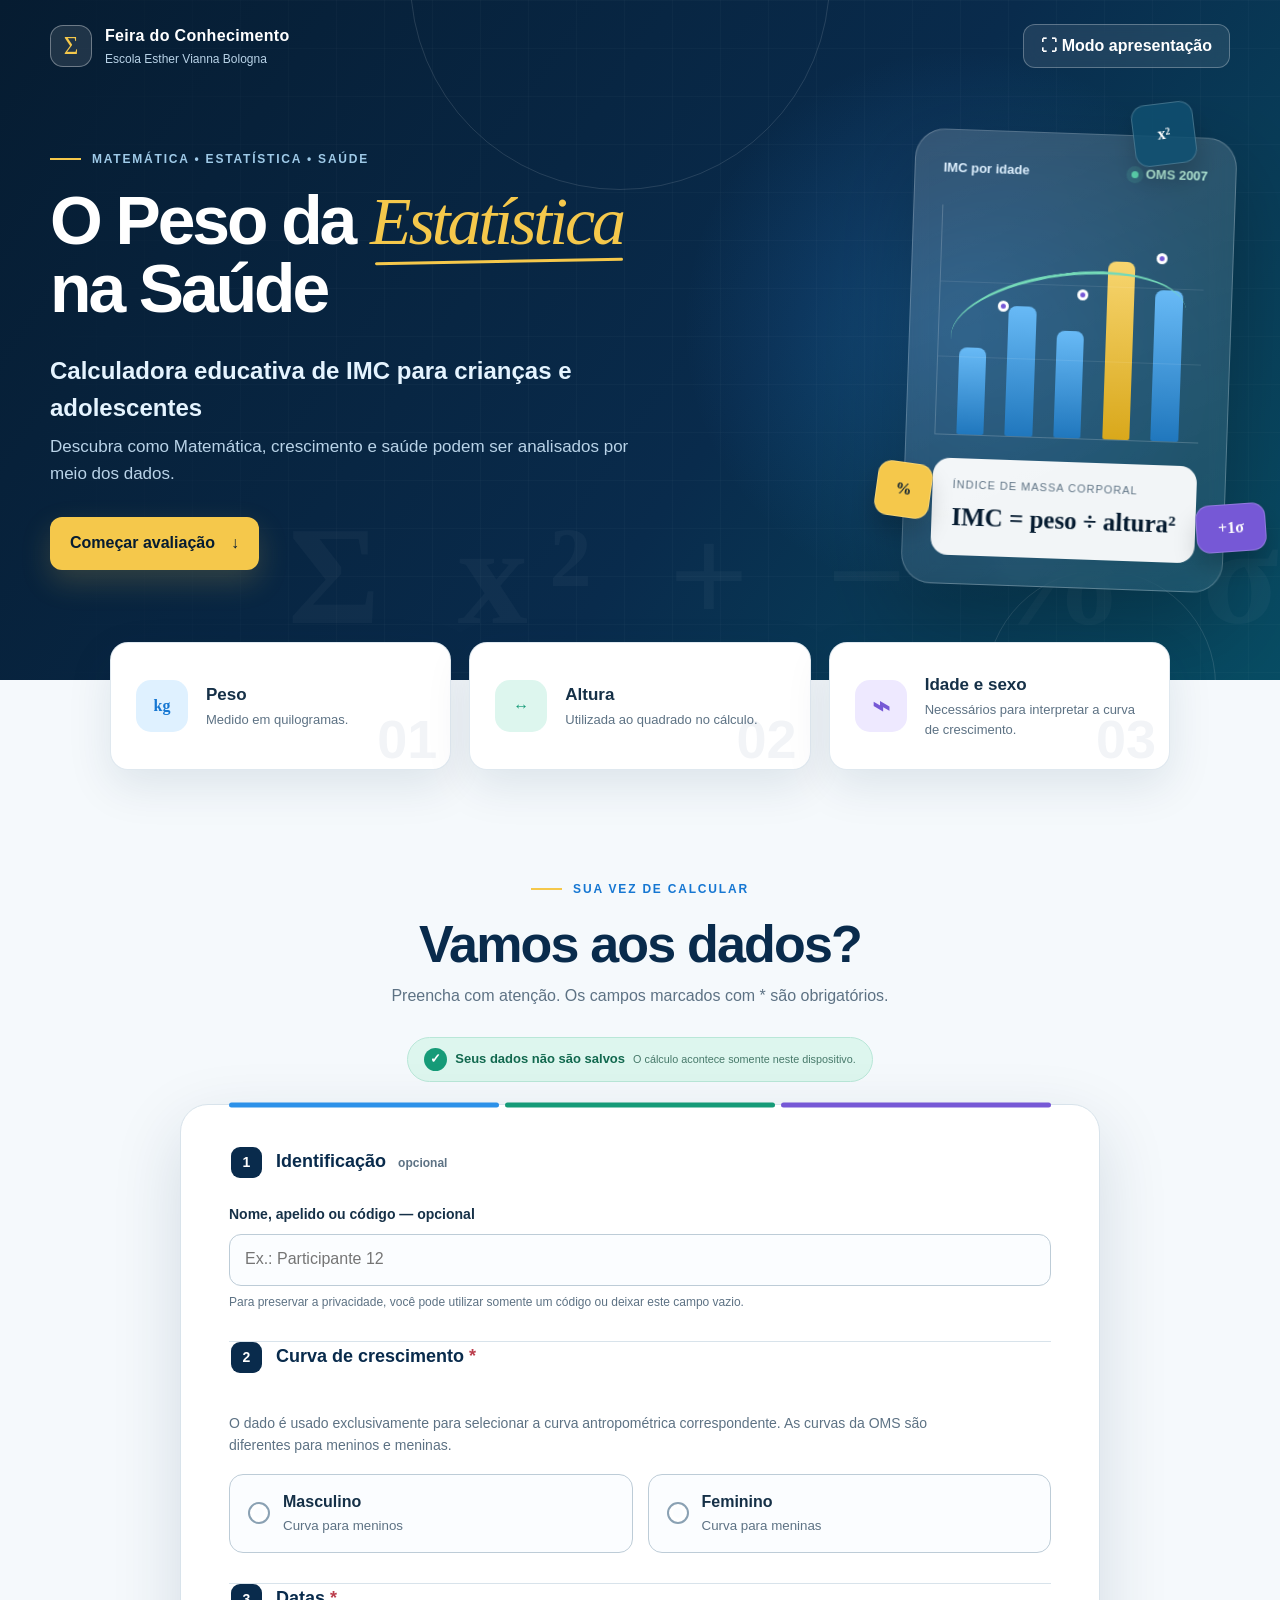
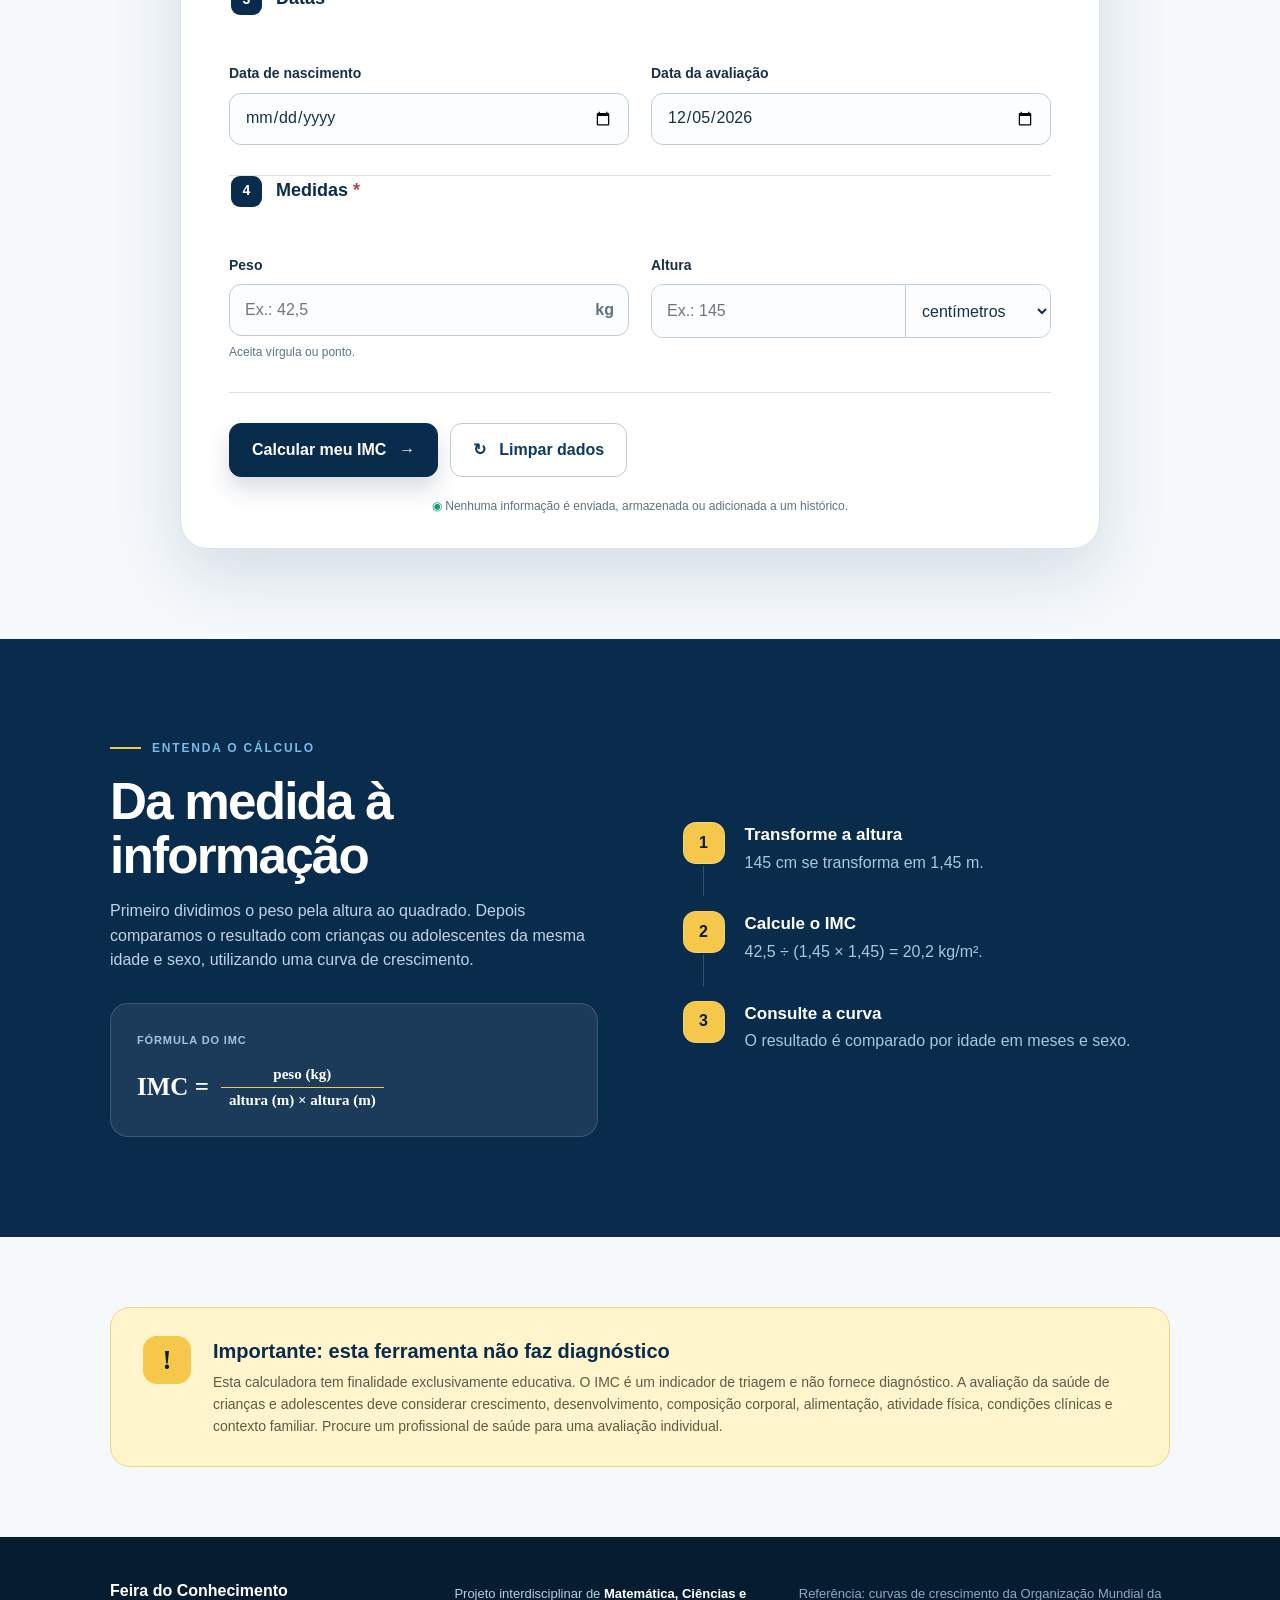
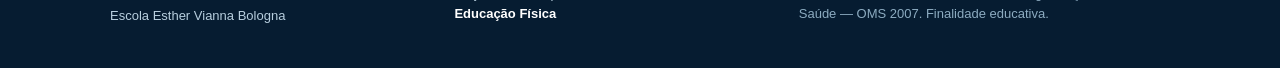
==== index-unico.html @ cafe8d18 "Publica calculadora educativa de IMC" ====
<!doctype html>
<html lang="pt-BR">
<head>
  <meta charset="utf-8">
  <meta name="viewport" content="width=device-width, initial-scale=1">
  <meta name="theme-color" content="#092b4c">
  <meta name="description" content="Calculadora educativa de IMC por idade e sexo para crianças e adolescentes, baseada nas curvas da OMS.">
  <title>O Peso da Estatística na Saúde — versão offline</title>
  <style>
:root {
  --navy-950: #061c31;
  --navy-900: #092b4c;
  --navy-800: #0b3a62;
  --blue-600: #1677d2;
  --blue-500: #2c91e9;
  --blue-100: #dff1ff;
  --green-600: #169b78;
  --green-100: #ddf6ee;
  --yellow-400: #f5c84b;
  --yellow-100: #fff4cb;
  --purple-500: #7658d6;
  --ink: #153047;
  --muted: #5d7284;
  --line: #d8e3eb;
  --surface: #f5f9fc;
  --white: #fff;
  --danger: #bc3e4d;
  --shadow: 0 24px 70px rgba(7, 43, 76, .14);
  --radius-lg: 28px;
  --radius-md: 18px;
  --focus: 0 0 0 4px rgba(44, 145, 233, .28);
}

* { box-sizing: border-box; }
html { scroll-behavior: smooth; }
body { margin: 0; min-width: 320px; color: var(--ink); background: var(--surface); font-family: Inter, Aptos, "Segoe UI", Arial, sans-serif; line-height: 1.55; }
button, input, select { font: inherit; }
button, a { -webkit-tap-highlight-color: transparent; }
button { cursor: pointer; }
a { color: inherit; }
.sr-only { position: absolute; width: 1px; height: 1px; padding: 0; margin: -1px; overflow: hidden; clip: rect(0,0,0,0); white-space: nowrap; border: 0; }
.skip-link { position: fixed; top: 10px; left: 10px; z-index: 1000; padding: 12px 18px; border-radius: 10px; color: var(--white); background: var(--navy-950); transform: translateY(-150%); }
.skip-link:focus { transform: translateY(0); }
:focus-visible { outline: none; box-shadow: var(--focus); }

.site-header { position: absolute; z-index: 20; width: 100%; color: var(--white); }
.header-inner { width: min(1180px, calc(100% - 40px)); min-height: 92px; margin: auto; display: flex; align-items: center; justify-content: space-between; gap: 20px; }
.brand { display: inline-flex; gap: 13px; align-items: center; text-decoration: none; }
.brand-mark { width: 42px; height: 42px; display: grid; place-items: center; border: 1px solid rgba(255,255,255,.35); border-radius: 13px; color: var(--yellow-400); background: rgba(255,255,255,.1); font-family: Georgia, serif; font-size: 25px; }
.brand strong, .brand small { display: block; }
.brand strong { font-size: 16px; letter-spacing: .02em; }
.brand small { margin-top: 1px; color: #b9d3e8; font-size: 12px; }
.presentation-button { min-height: 44px; padding: 0 17px; border: 1px solid rgba(255,255,255,.28); border-radius: 12px; color: var(--white); background: rgba(255,255,255,.09); backdrop-filter: blur(8px); font-weight: 700; }
.presentation-button:hover { background: rgba(255,255,255,.17); }

.hero { position: relative; overflow: hidden; min-height: 680px; color: var(--white); background: radial-gradient(circle at 75% 48%, rgba(44,145,233,.28), transparent 27%), linear-gradient(125deg, var(--navy-950), var(--navy-900) 58%, #074c63); }
.hero::before { content: ""; position: absolute; inset: 0; opacity: .13; background-image: linear-gradient(rgba(255,255,255,.18) 1px, transparent 1px), linear-gradient(90deg, rgba(255,255,255,.18) 1px, transparent 1px); background-size: 48px 48px; mask-image: linear-gradient(90deg, transparent, #000 30%, #000); }
.hero::after { content: "Σ  x²  +  −  %  σ"; position: absolute; right: -20px; bottom: -5px; color: rgba(255,255,255,.035); font-family: Georgia, serif; font-weight: 700; font-size: clamp(70px, 11vw, 160px); letter-spacing: .15em; white-space: nowrap; }
.hero-shape { position: absolute; border: 1px solid rgba(255,255,255,.12); border-radius: 50%; }
.hero-shape-one { width: 420px; height: 420px; top: -230px; left: 32%; }
.hero-shape-two { width: 230px; height: 230px; right: 5%; bottom: -120px; }
.hero-inner { position: relative; z-index: 2; width: min(1180px, calc(100% - 40px)); min-height: 680px; margin: auto; padding: 130px 0 90px; display: grid; grid-template-columns: 1.05fr .95fr; align-items: center; gap: 76px; }
.eyebrow { margin: 0 0 18px; display: flex; align-items: center; gap: 11px; color: #9fcae8; text-transform: uppercase; letter-spacing: .15em; font-size: 12px; font-weight: 800; }
.eyebrow span { width: 31px; height: 2px; background: var(--yellow-400); }
.eyebrow.dark { color: var(--blue-600); }
.hero h1 { max-width: 720px; margin: 0; font-size: clamp(46px, 5.3vw, 76px); line-height: .99; letter-spacing: -.045em; }
.hero h1 em { position: relative; color: var(--yellow-400); font-family: Georgia, "Times New Roman", serif; font-weight: 500; }
.hero h1 em::after { content: ""; position: absolute; left: 2%; right: 0; bottom: -4px; height: 3px; border-radius: 5px; background: var(--yellow-400); transform: rotate(-1deg); }
.hero-subtitle { margin: 30px 0 8px; color: #e5f4ff; font-size: clamp(19px, 2vw, 24px); font-weight: 700; }
.hero-description { max-width: 590px; margin: 0; color: #b9d3e8; font-size: 17px; }
.hero-cta { width: fit-content; margin-top: 30px; padding: 14px 20px; display: inline-flex; align-items: center; gap: 16px; border-radius: 12px; color: var(--navy-950); background: var(--yellow-400); text-decoration: none; font-weight: 800; box-shadow: 0 12px 30px rgba(245,200,75,.18); }
.hero-cta:hover { transform: translateY(-2px); }

.hero-visual { position: relative; max-width: 500px; margin-left: auto; }
.visual-card { position: relative; padding: 28px; border: 1px solid rgba(255,255,255,.22); border-radius: 30px; background: linear-gradient(155deg, rgba(255,255,255,.16), rgba(255,255,255,.07)); box-shadow: 0 30px 90px rgba(0,0,0,.25); backdrop-filter: blur(12px); transform: rotate(2deg); }
.visual-topline { display: flex; justify-content: space-between; gap: 16px; color: #dff1ff; font-size: 13px; font-weight: 800; }
.live-dot { color: #b8f0dc; }
.live-dot::before { content: ""; width: 7px; height: 7px; display: inline-block; margin-right: 7px; border-radius: 50%; background: #5bd2ad; box-shadow: 0 0 0 5px rgba(91,210,173,.15); }
.chart { position: relative; height: 230px; margin: 27px 0 23px; padding: 0 18px; display: flex; align-items: flex-end; justify-content: space-around; gap: 16px; border-left: 1px solid rgba(255,255,255,.19); border-bottom: 1px solid rgba(255,255,255,.19); }
.chart::before, .chart::after { content: ""; position: absolute; left: 0; right: 0; height: 1px; background: rgba(255,255,255,.09); }
.chart::before { top: 33%; } .chart::after { top: 66%; }
.chart > span { width: 12%; height: var(--h); border-radius: 8px 8px 2px 2px; background: linear-gradient(#68baf6, #2077bd); }
.chart > span:nth-of-type(4) { background: linear-gradient(#f7d56f, #d9a81b); }
.chart-curve { position: absolute; left: 4%; top: 28%; width: 90%; height: 45%; border-top: 3px solid #74d9b8; border-radius: 50%; transform: rotate(-9deg); }
.plot-dot { position: absolute; width: 11px; height: 11px; border: 3px solid var(--white); border-radius: 50%; background: var(--purple-500); }
.dot-one { left: 22%; top: 41%; } .dot-two { left: 52%; top: 35%; } .dot-three { right: 14%; top: 18%; }
.visual-formula { padding: 18px 20px; border-radius: 17px; color: var(--navy-950); background: rgba(255,255,255,.94); }
.visual-formula small, .visual-formula strong { display: block; }
.visual-formula small { color: var(--muted); font-size: 11px; text-transform: uppercase; letter-spacing: .09em; }
.visual-formula strong { margin-top: 5px; font-family: Georgia, serif; font-size: 25px; }
.floating-symbol { position: absolute; display: grid; place-items: center; border: 1px solid rgba(255,255,255,.2); border-radius: 14px; color: var(--white); background: rgba(15,79,112,.85); box-shadow: 0 15px 25px rgba(0,0,0,.18); font-family: Georgia, serif; font-weight: 800; }
.symbol-one { width: 62px; height: 62px; top: -30px; right: 35px; transform: rotate(-7deg); }
.symbol-two { width: 55px; height: 55px; left: -32px; bottom: 70px; color: var(--navy-950); background: var(--yellow-400); transform: rotate(8deg); }
.symbol-three { width: 70px; height: 48px; right: -36px; bottom: 35px; background: var(--purple-500); transform: rotate(-4deg); }

.education-strip { position: relative; z-index: 4; margin-top: -38px; }
.education-grid { width: min(1060px, calc(100% - 40px)); margin: auto; display: grid; grid-template-columns: repeat(3, 1fr); gap: 18px; }
.education-card { position: relative; min-height: 128px; padding: 25px; display: flex; align-items: center; gap: 18px; overflow: hidden; border: 1px solid rgba(216,227,235,.8); border-radius: var(--radius-md); background: var(--white); box-shadow: 0 16px 45px rgba(8,49,78,.1); }
.education-icon { flex: 0 0 52px; height: 52px; display: grid; place-items: center; border-radius: 15px; color: var(--blue-600); background: var(--blue-100); font-family: Georgia, serif; font-weight: 800; }
.education-card:nth-child(2) .education-icon { color: var(--green-600); background: var(--green-100); }
.education-card:nth-child(3) .education-icon { color: var(--purple-500); background: #eee9ff; font-size: 30px; }
.education-card h2 { margin: 0; font-size: 17px; }
.education-card p { margin: 2px 0 0; color: var(--muted); font-size: 13px; }
.step-number { position: absolute; right: 13px; bottom: -13px; color: rgba(12,63,101,.055); font-size: 54px; font-weight: 900; }

.calculator-section { width: min(920px, calc(100% - 40px)); margin: auto; padding: 110px 0 90px; }
.section-heading { max-width: 650px; margin: 0 auto 28px; text-align: center; }
.section-heading .eyebrow { justify-content: center; }
.section-heading h2 { margin: 0; color: var(--navy-900); font-size: clamp(36px, 5vw, 52px); line-height: 1.05; letter-spacing: -.035em; }
.section-heading > p:last-child { margin: 13px 0 0; color: var(--muted); }
.privacy-badge { width: fit-content; margin: 0 auto 22px; padding: 10px 16px; display: flex; align-items: center; gap: 8px; border: 1px solid #b9e7d8; border-radius: 99px; color: #12694f; background: var(--green-100); font-size: 13px; }
.privacy-badge > span { width: 23px; height: 23px; display: grid; place-items: center; border-radius: 50%; color: var(--white); background: var(--green-600); font-weight: 900; }
.privacy-badge small { color: #47796a; }
.calculator-card { position: relative; padding: 42px 48px 32px; border: 1px solid var(--line); border-radius: var(--radius-lg); background: var(--white); box-shadow: var(--shadow); }
.form-progress { position: absolute; left: 48px; right: 48px; top: 0; display: flex; gap: 6px; transform: translateY(-50%); }
.form-progress span { height: 5px; flex: 1; border-radius: 20px; background: var(--blue-500); }
.form-progress span:nth-child(2) { background: var(--green-600); }
.form-progress span:nth-child(3) { background: var(--purple-500); }
.global-error { margin: 0 0 24px; padding: 15px 17px; border-left: 4px solid var(--danger); border-radius: 10px; color: #7c2230; background: #fff0f2; font-weight: 700; }
.form-block { margin: 0; padding: 30px 0; border: 0; border-bottom: 1px solid var(--line); }
.form-block:first-of-type { padding-top: 8px; }
.form-block legend { width: 100%; margin-bottom: 18px; color: var(--navy-900); font-size: 18px; font-weight: 850; }
.form-block legend > span { width: 31px; height: 31px; margin-right: 9px; display: inline-grid; place-items: center; border-radius: 9px; color: var(--white); background: var(--navy-900); font-size: 14px; }
.form-block legend small { margin-left: 7px; color: var(--muted); font-size: 12px; font-weight: 600; }
.form-block legend abbr { color: var(--danger); text-decoration: none; }
.fieldset-explanation { max-width: 720px; margin: -8px 0 17px; color: var(--muted); font-size: 14px; }
.form-grid { display: grid; grid-template-columns: 1fr 1fr; gap: 22px; }
.field label { display: block; margin-bottom: 8px; color: var(--ink); font-size: 14px; font-weight: 800; }
.field input, .field select, .height-input-row { width: 100%; min-height: 52px; border: 1px solid #bdccd7; border-radius: 12px; color: var(--ink); background: #fbfdff; }
.field input { padding: 0 15px; }
.field input:hover, .field select:hover, .height-input-row:hover { border-color: #7798b0; }
.field input:focus, .field select:focus { border-color: var(--blue-500); background: var(--white); box-shadow: var(--focus); outline: none; }
.field [aria-invalid="true"] { border-color: var(--danger); background: #fff9fa; }
.field-hint { margin: 7px 0 0; color: var(--muted); font-size: 12px; }
.field-error { min-height: 0; margin: 6px 0 0; color: var(--danger); font-size: 12px; font-weight: 700; }
.field-error:empty { display: none; }
.sex-options { display: grid; grid-template-columns: 1fr 1fr; gap: 15px; }
.choice-card { position: relative; min-height: 76px; padding: 15px 18px; display: flex; align-items: center; gap: 13px; border: 1px solid #bdccd7; border-radius: 14px; background: #fbfdff; cursor: pointer; }
.choice-card:hover { border-color: var(--blue-500); background: #f5fbff; }
.choice-card input { position: absolute; opacity: 0; pointer-events: none; }
.choice-dot { width: 22px; height: 22px; flex: 0 0 22px; border: 2px solid #8aa1b3; border-radius: 50%; box-shadow: inset 0 0 0 4px var(--white); }
.choice-card:has(input:checked) { border-color: var(--blue-500); background: var(--blue-100); box-shadow: 0 0 0 2px rgba(44,145,233,.13); }
.choice-card:has(input:focus-visible) { box-shadow: var(--focus); }
.choice-card input:checked + .choice-dot { border-color: var(--blue-500); background: var(--blue-500); }
.choice-card strong, .choice-card small { display: block; }
.choice-card small { margin-top: 2px; color: var(--muted); }
.input-with-unit { position: relative; }
.input-with-unit input { padding-right: 54px; }
.input-with-unit > span { position: absolute; right: 15px; top: 50%; color: var(--muted); font-weight: 800; transform: translateY(-50%); }
.height-input-row { display: grid; grid-template-columns: 1fr 145px; overflow: hidden; }
.height-input-row input, .height-input-row select { min-width: 0; border: 0; border-radius: 0; }
.height-input-row select { padding: 0 12px; border-left: 1px solid #bdccd7; }
.form-actions { padding-top: 30px; display: flex; gap: 12px; }
.primary-button, .secondary-button { min-height: 54px; padding: 0 22px; display: inline-flex; align-items: center; justify-content: center; gap: 13px; border-radius: 12px; font-weight: 850; }
.primary-button { border: 1px solid var(--navy-900); color: var(--white); background: var(--navy-900); box-shadow: 0 12px 23px rgba(9,43,76,.16); }
.primary-button:hover { background: var(--blue-600); border-color: var(--blue-600); transform: translateY(-1px); }
.secondary-button { border: 1px solid #bdccd7; color: var(--navy-800); background: var(--white); }
.secondary-button:hover { border-color: var(--navy-800); background: var(--surface); }
.form-privacy { margin: 20px 0 0; color: var(--muted); text-align: center; font-size: 12px; }
.form-privacy span { color: var(--green-600); }

.result-section { padding: 20px 20px 100px; }
.result-section[hidden] { display: none; }
.result-card { width: min(1050px, 100%); margin: auto; padding: 45px; border-radius: var(--radius-lg); color: var(--ink); background: var(--white); box-shadow: var(--shadow); animation: result-in .5s ease both; }
@keyframes result-in { from { opacity: 0; transform: translateY(20px); } to { opacity: 1; transform: none; } }
.result-heading { padding: 0 0 30px; display: flex; align-items: center; justify-content: space-between; gap: 30px; border-bottom: 1px solid var(--line); }
.result-eyebrow { margin-bottom: 10px; color: var(--green-600); }
.result-heading h2 { margin: 0; color: var(--navy-900); font-size: 38px; line-height: 1; }
.result-heading p:last-child { margin: 8px 0 0; color: var(--muted); }
.result-bmi { min-width: 185px; padding: 17px 20px; border-radius: 18px; text-align: right; color: var(--white); background: linear-gradient(135deg, var(--blue-600), var(--navy-800)); }
.result-bmi small, .result-bmi strong { display: block; }
.result-bmi small { color: #cfe9fa; font-size: 12px; }
.result-bmi strong { display: inline; font-size: 42px; line-height: 1.12; }
.result-bmi span { margin-left: 3px; font-size: 12px; }
.result-summary { padding: 28px 0; display: grid; grid-template-columns: repeat(4, 1fr); gap: 12px; }
.result-summary > div { min-height: 96px; padding: 15px; border: 1px solid var(--line); border-radius: 14px; background: #fbfdff; }
.result-summary span, .result-summary small, .result-summary strong { display: block; }
.result-summary span { color: var(--muted); font-size: 11px; text-transform: uppercase; letter-spacing: .08em; }
.result-summary strong { margin: 4px 0 1px; color: var(--navy-900); font-size: 19px; }
.result-summary small { color: var(--muted); font-size: 11px; }
.classification-panel { padding: 24px; display: flex; gap: 18px; align-items: flex-start; border: 1px solid #a8e0ce; border-radius: 18px; background: var(--green-100); }
.classification-icon { width: 49px; height: 49px; flex: 0 0 49px; display: grid; place-items: center; border-radius: 14px; color: var(--white); background: var(--green-600); font-size: 27px; }
.classification-panel small { color: #347360; text-transform: uppercase; letter-spacing: .06em; font-weight: 800; }
.classification-panel h3 { margin: 2px 0 5px; color: #0c6249; font-size: 25px; }
.classification-panel p { margin: 0; color: #315e51; }
.z-chart { margin-top: 25px; padding: 26px; border: 1px solid var(--line); border-radius: 18px; }
.chart-heading { display: flex; justify-content: space-between; gap: 20px; }
.chart-heading h3 { margin: 0; color: var(--navy-900); font-size: 20px; }
.chart-heading p { margin: 2px 0 0; color: var(--muted); font-size: 13px; }
.chart-heading > span { height: fit-content; padding: 7px 12px; border-radius: 99px; color: var(--white); background: var(--purple-500); font-weight: 800; font-size: 13px; }
.z-scale-scroll { margin-top: 58px; padding: 0 2px 30px; overflow-x: auto; }
.z-scale-scroll:focus-visible { border-radius: 10px; box-shadow: var(--focus); }
.z-scale { position: relative; min-width: 650px; }
.z-bands { height: 64px; display: grid; grid-template-columns: 1fr 1fr 3fr 1fr 1fr 1fr; overflow: hidden; border-radius: 11px; }
.band { padding: 8px 5px; display: grid; place-items: center; color: #183449; text-align: center; font-size: 10px; line-height: 1.15; font-weight: 850; }
.severe-thin { background: #dbe9f3; } .thin { background: #bfe1f5; } .adequate { background: #bcebdc; } .overweight { background: #fff0a9; } .obesity { background: #ffd0a6; } .severe-obesity { background: #efb5bf; }
.z-marker { position: absolute; z-index: 2; top: -43px; left: 50%; transform: translateX(-50%); transition: left .65s cubic-bezier(.2,.8,.2,1); }
.z-marker span { padding: 6px 9px; display: block; border-radius: 7px; color: var(--white); background: var(--navy-900); white-space: nowrap; font-size: 10px; font-weight: 800; }
.z-marker i { width: 3px; height: 86px; margin: auto; display: block; background: var(--navy-900); box-shadow: 0 0 0 2px rgba(255,255,255,.7); }
.z-ticks { position: relative; height: 22px; border-top: 1px solid #97aab8; }
.z-ticks span { position: absolute; top: 5px; color: var(--muted); font-size: 11px; font-weight: 800; transform: translateX(-50%); }
.z-ticks span::before { content: ""; position: absolute; top: -7px; left: 50%; width: 1px; height: 5px; background: #97aab8; }
.chart-note { margin: 6px 0 0; display: flex; gap: 8px; align-items: flex-start; color: var(--muted); font-size: 11px; }
.chart-note span { width: 18px; height: 18px; flex: 0 0 18px; display: grid; place-items: center; border-radius: 50%; color: var(--white); background: var(--blue-600); font-family: Georgia, serif; font-weight: 800; }
.result-guidance { margin-top: 25px; padding: 20px 22px; border-left: 4px solid var(--yellow-400); border-radius: 8px 14px 14px 8px; background: var(--yellow-100); }
.result-guidance strong { color: var(--navy-900); }
.result-guidance p { margin: 3px 0 0; color: #5d593e; }
.result-actions { margin-top: 26px; display: flex; gap: 12px; }

.how-section { padding: 100px 20px; color: var(--white); background: var(--navy-900); }
.how-inner { width: min(1060px, 100%); margin: auto; display: grid; grid-template-columns: 1fr 1fr; gap: 85px; align-items: center; }
.how-copy .eyebrow { color: #78bae8; }
.how-copy h2 { margin: 0; font-size: clamp(36px, 4vw, 54px); line-height: 1.05; letter-spacing: -.035em; }
.how-copy > p:last-of-type { color: #bed4e4; }
.formula-card { margin-top: 30px; padding: 23px 26px; border: 1px solid rgba(255,255,255,.15); border-radius: 18px; background: rgba(255,255,255,.08); }
.formula-card > span { color: #9fc5df; text-transform: uppercase; letter-spacing: .08em; font-size: 11px; font-weight: 800; }
.formula-card strong { margin-top: 10px; display: flex; align-items: center; gap: 12px; font-family: Georgia, serif; font-size: 25px; }
.fraction { display: inline-flex; flex-direction: column; text-align: center; }
.fraction i { padding: 1px 8px; font-style: normal; font-size: 15px; }
.fraction i:first-child { border-bottom: 1px solid var(--yellow-400); }
.calculation-steps { margin: 0; padding: 0; list-style: none; }
.calculation-steps li { position: relative; padding: 18px 0; display: flex; gap: 20px; }
.calculation-steps li:not(:last-child)::after { content: ""; position: absolute; left: 20px; top: 62px; bottom: -3px; width: 1px; background: rgba(255,255,255,.18); }
.calculation-steps li > span { width: 42px; height: 42px; flex: 0 0 42px; display: grid; place-items: center; border: 1px solid rgba(255,255,255,.2); border-radius: 13px; color: var(--navy-950); background: var(--yellow-400); font-weight: 900; }
.calculation-steps strong { font-size: 17px; }
.calculation-steps p { margin: 2px 0 0; color: #aac8dc; }

.notice-section { padding: 70px 20px; background: var(--surface); }
.notice-card { width: min(1060px, 100%); margin: auto; padding: 28px 32px; display: flex; align-items: flex-start; gap: 22px; border: 1px solid #ead888; border-radius: 20px; background: var(--yellow-100); }
.notice-icon { width: 48px; height: 48px; flex: 0 0 48px; display: grid; place-items: center; border-radius: 14px; color: var(--navy-950); background: var(--yellow-400); font-family: Georgia, serif; font-size: 27px; font-weight: 900; }
.notice-card h2 { margin: 0 0 5px; color: var(--navy-900); font-size: 20px; }
.notice-card p { margin: 0; color: #5e5b46; font-size: 14px; }
.site-footer { padding: 42px 20px; color: #b7cede; background: var(--navy-950); }
.footer-inner { width: min(1060px, 100%); margin: auto; display: grid; grid-template-columns: 1fr 1fr 1.2fr; gap: 35px; align-items: center; }
.footer-inner strong { color: var(--white); }
.footer-inner p { margin: 3px 0 0; font-size: 13px; }
.footer-reference { color: #8cabc0; }

@media (max-width: 900px) {
  .hero-inner { grid-template-columns: 1fr; gap: 65px; padding-top: 135px; }
  .hero { min-height: 980px; }
  .hero-visual { width: min(520px, 92%); margin: 0 auto; }
  .education-grid { grid-template-columns: 1fr; width: min(650px, calc(100% - 40px)); }
  .education-strip { margin-top: -55px; }
  .how-inner { grid-template-columns: 1fr; gap: 40px; }
  .footer-inner { grid-template-columns: 1fr; gap: 20px; }
}

@media (max-width: 680px) {
  .header-inner { width: min(100% - 28px, 1180px); min-height: 82px; }
  .brand strong { font-size: 13px; } .brand small { font-size: 10px; }
  .brand-mark { width: 37px; height: 37px; }
  .presentation-button { width: 43px; padding: 0; font-size: 0; }
  .presentation-button span { font-size: 20px; }
  .hero { min-height: 910px; }
  .hero-inner { width: min(100% - 30px, 1180px); min-height: auto; padding: 120px 0 85px; }
  .hero h1 { font-size: clamp(42px, 13vw, 59px); }
  .hero-description { font-size: 15px; }
  .visual-card { padding: 20px; }
  .chart { height: 190px; }
  .floating-symbol { display: none; }
  .education-grid, .calculator-section { width: min(100% - 28px, 920px); }
  .calculator-section { padding: 90px 0 70px; }
  .privacy-badge { border-radius: 16px; flex-wrap: wrap; justify-content: center; text-align: center; }
  .privacy-badge small { width: 100%; }
  .calculator-card { padding: 35px 20px 26px; border-radius: 20px; }
  .form-progress { left: 20px; right: 20px; }
  .form-grid, .sex-options { grid-template-columns: 1fr; }
  .height-input-row { grid-template-columns: 1fr 128px; }
  .form-actions, .result-actions { flex-direction: column; }
  .form-actions button, .result-actions button { width: 100%; }
  .result-section { padding-inline: 14px; }
  .result-card { padding: 27px 18px; border-radius: 20px; }
  .result-heading { align-items: stretch; flex-direction: column; }
  .result-bmi { text-align: left; }
  .result-summary { grid-template-columns: 1fr 1fr; }
  .classification-panel { padding: 18px; }
  .classification-icon { width: 40px; height: 40px; flex-basis: 40px; }
  .classification-panel h3 { font-size: 21px; }
  .z-chart { padding: 20px 14px; }
  .chart-heading { flex-direction: column; }
  .chart-heading > span { width: fit-content; }
  .notice-card { padding: 22px; }
}

@media (max-width: 420px) {
  .brand small { max-width: 165px; white-space: nowrap; overflow: hidden; text-overflow: ellipsis; }
  .hero-subtitle { font-size: 18px; }
  .education-card { padding: 20px; }
  .result-summary { grid-template-columns: 1fr; }
  .notice-card { flex-direction: column; }
}

@media (prefers-reduced-motion: reduce) {
  *, *::before, *::after { scroll-behavior: auto !important; animation-duration: .01ms !important; animation-iteration-count: 1 !important; transition-duration: .01ms !important; }
}

@media print {
  .site-header, .hero, .education-strip, .calculator-section, .how-section, .notice-section, .site-footer, .result-actions { display: none !important; }
  .result-section { display: block !important; padding: 0; }
  .result-card { box-shadow: none; }
}

</style>
</head>
<body>
  <a class="skip-link" href="#calculadora">Ir para a calculadora</a>

  <header class="site-header">
    <div class="header-inner">
      <a class="brand" href="#inicio" aria-label="Voltar ao início">
        <span class="brand-mark" aria-hidden="true">Σ</span>
        <span><strong>Feira do Conhecimento</strong><small>Escola Esther Vianna Bologna</small></span>
      </a>
      <button class="presentation-button" id="presentationButton" type="button" aria-label="Ativar modo apresentação em tela cheia">
        <span aria-hidden="true">⛶</span> Modo apresentação
      </button>
    </div>
  </header>

  <main id="inicio">
    <section class="hero" aria-labelledby="hero-title">
      <div class="hero-shape hero-shape-one" aria-hidden="true"></div>
      <div class="hero-shape hero-shape-two" aria-hidden="true"></div>
      <div class="hero-inner">
        <div class="hero-copy">
          <p class="eyebrow"><span></span> Matemática • Estatística • Saúde</p>
          <h1 id="hero-title">O Peso da <em>Estatística</em> na Saúde</h1>
          <p class="hero-subtitle">Calculadora educativa de IMC para crianças e adolescentes</p>
          <p class="hero-description">Descubra como Matemática, crescimento e saúde podem ser analisados por meio dos dados.</p>
          <a class="hero-cta" href="#calculadora">Começar avaliação <span aria-hidden="true">↓</span></a>
        </div>

        <div class="hero-visual" aria-label="Ilustração educativa com gráfico, régua e símbolos matemáticos">
          <div class="visual-card">
            <div class="visual-topline"><span>IMC por idade</span><span class="live-dot">OMS 2007</span></div>
            <div class="chart" aria-hidden="true">
              <span style="--h:38%"></span><span style="--h:57%"></span><span style="--h:47%"></span><span style="--h:78%"></span><span style="--h:66%"></span>
              <i class="chart-curve"></i>
              <b class="plot-dot dot-one"></b><b class="plot-dot dot-two"></b><b class="plot-dot dot-three"></b>
            </div>
            <div class="visual-formula"><small>Índice de Massa Corporal</small><strong>IMC = peso ÷ altura²</strong></div>
          </div>
          <span class="floating-symbol symbol-one" aria-hidden="true">x²</span>
          <span class="floating-symbol symbol-two" aria-hidden="true">%</span>
          <span class="floating-symbol symbol-three" aria-hidden="true">+1σ</span>
        </div>
      </div>
    </section>

    <section class="education-strip" aria-label="Dados utilizados no cálculo">
      <div class="education-grid">
        <article class="education-card">
          <span class="education-icon scale-icon" aria-hidden="true">kg</span>
          <div><h2>Peso</h2><p>Medido em quilogramas.</p></div>
          <span class="step-number">01</span>
        </article>
        <article class="education-card">
          <span class="education-icon ruler-icon" aria-hidden="true">↔</span>
          <div><h2>Altura</h2><p>Utilizada ao quadrado no cálculo.</p></div>
          <span class="step-number">02</span>
        </article>
        <article class="education-card">
          <span class="education-icon curve-icon" aria-hidden="true">⌁</span>
          <div><h2>Idade e sexo</h2><p>Necessários para interpretar a curva de crescimento.</p></div>
          <span class="step-number">03</span>
        </article>
      </div>
    </section>

    <section class="calculator-section" id="calculadora" aria-labelledby="calculator-title">
      <div class="section-heading">
        <p class="eyebrow dark"><span></span> Sua vez de calcular</p>
        <h2 id="calculator-title">Vamos aos dados?</h2>
        <p>Preencha com atenção. Os campos marcados com <span aria-hidden="true">*</span><span class="sr-only">asterisco</span> são obrigatórios.</p>
      </div>

      <div class="privacy-badge"><span aria-hidden="true">✓</span><strong>Seus dados não são salvos</strong><small>O cálculo acontece somente neste dispositivo.</small></div>

      <form class="calculator-card" id="imcForm" novalidate>
        <div class="form-progress" aria-hidden="true"><span></span><span></span><span></span></div>
        <div class="global-error" id="globalError" role="alert" tabindex="-1" hidden></div>

        <fieldset class="form-block">
          <legend><span>1</span> Identificação <small>opcional</small></legend>
          <div class="field full-field">
            <label for="name">Nome, apelido ou código — opcional</label>
            <input id="name" name="name" type="text" maxlength="60" autocomplete="off" placeholder="Ex.: Participante 12">
            <p class="field-hint">Para preservar a privacidade, você pode utilizar somente um código ou deixar este campo vazio.</p>
          </div>
        </fieldset>

        <fieldset class="form-block">
          <legend><span>2</span> Curva de crescimento <abbr title="campo obrigatório">*</abbr></legend>
          <p class="fieldset-explanation">O dado é usado exclusivamente para selecionar a curva antropométrica correspondente. As curvas da OMS são diferentes para meninos e meninas.</p>
          <div class="sex-options" id="sexGroup">
            <label class="choice-card"><input type="radio" name="sex" value="male"><span class="choice-dot"></span><span><strong>Masculino</strong><small>Curva para meninos</small></span></label>
            <label class="choice-card"><input type="radio" name="sex" value="female"><span class="choice-dot"></span><span><strong>Feminino</strong><small>Curva para meninas</small></span></label>
          </div>
          <p class="field-error" id="sexError"></p>
        </fieldset>

        <fieldset class="form-block">
          <legend><span>3</span> Datas <abbr title="campos obrigatórios">*</abbr></legend>
          <div class="form-grid">
            <div class="field">
              <label for="birthDate">Data de nascimento</label>
              <input id="birthDate" name="birthDate" type="date" required aria-describedby="birthDateError">
              <p class="field-error" id="birthDateError"></p>
            </div>
            <div class="field">
              <label for="assessmentDate">Data da avaliação</label>
              <input id="assessmentDate" name="assessmentDate" type="date" required aria-describedby="assessmentDateError">
              <p class="field-error" id="assessmentDateError"></p>
            </div>
          </div>
        </fieldset>

        <fieldset class="form-block">
          <legend><span>4</span> Medidas <abbr title="campos obrigatórios">*</abbr></legend>
          <div class="form-grid measures-grid">
            <div class="field">
              <label for="weight">Peso</label>
              <div class="input-with-unit"><input id="weight" name="weight" type="text" inputmode="decimal" autocomplete="off" placeholder="Ex.: 42,5" aria-describedby="weightHint weightError"><span>kg</span></div>
              <p class="field-hint" id="weightHint">Aceita vírgula ou ponto.</p>
              <p class="field-error" id="weightError"></p>
            </div>
            <div class="field">
              <label for="height">Altura</label>
              <div class="height-input-row">
                <input id="height" name="height" type="text" inputmode="decimal" autocomplete="off" placeholder="Ex.: 145" aria-describedby="heightError">
                <select id="heightUnit" name="heightUnit" aria-label="Unidade da altura">
                  <option value="cm">centímetros</option>
                  <option value="m">metros</option>
                </select>
              </div>
              <p class="field-error" id="heightError"></p>
            </div>
          </div>
        </fieldset>

        <div class="form-actions">
          <button class="primary-button" type="submit">Calcular meu IMC <span aria-hidden="true">→</span></button>
          <button class="secondary-button" id="clearButton" type="button"><span aria-hidden="true">↻</span> Limpar dados</button>
        </div>
        <p class="form-privacy"><span aria-hidden="true">◉</span> Nenhuma informação é enviada, armazenada ou adicionada a um histórico.</p>
      </form>
    </section>

    <section class="result-section" id="resultado" aria-labelledby="result-title" aria-live="polite" hidden>
      <div class="result-card" id="resultCard">
        <div class="result-heading">
          <div><p class="eyebrow result-eyebrow"><span></span> Análise concluída</p><h2 id="result-title">Seu resultado</h2><p id="resultName"></p></div>
          <div class="result-bmi"><small>IMC calculado</small><strong id="resultBmi">—</strong><span>kg/m²</span></div>
        </div>

        <div class="result-summary">
          <div><span>Idade</span><strong id="resultAge">—</strong><small id="resultMonths">—</small></div>
          <div><span>Peso</span><strong id="resultWeight">—</strong></div>
          <div><span>Altura</span><strong id="resultHeight">—</strong></div>
          <div><span>Escore-z</span><strong id="resultZ">—</strong><small>IMC por idade</small></div>
        </div>

        <div class="classification-panel">
          <div class="classification-icon" aria-hidden="true">◎</div>
          <div><small>Classificação na curva de crescimento</small><h3 id="resultClassification">—</h3><p id="resultMessage">—</p></div>
        </div>

        <div class="z-chart" aria-labelledby="chart-title">
          <div class="chart-heading"><div><h3 id="chart-title">Onde o resultado aparece na curva</h3><p>Representação educativa do escore-z calculado.</p></div><span id="chartZBadge">z = —</span></div>
          <div class="z-scale-scroll" tabindex="0" aria-label="Régua horizontal de classificação por escore-z">
            <div class="z-scale" id="zScale">
              <div class="z-marker" id="zMarker"><span id="markerLabel">Você está aqui</span><i></i></div>
              <div class="z-bands">
                <span class="band severe-thin">Magreza<br>acentuada</span>
                <span class="band thin">Magreza</span>
                <span class="band adequate">Faixa adequada</span>
                <span class="band overweight">Sobrepeso</span>
                <span class="band obesity">Obesidade</span>
                <span class="band severe-obesity">Obesidade<br>grave</span>
              </div>
              <div class="z-ticks"><span style="left:12.5%">−3</span><span style="left:25%">−2</span><span style="left:62.5%">+1</span><span style="left:75%">+2</span><span style="left:87.5%">+3</span></div>
            </div>
          </div>
          <p class="chart-note"><span aria-hidden="true">i</span> O cálculo usa parâmetros LMS oficiais incorporados ao sistema. O gráfico é uma representação educativa.</p>
        </div>

        <div class="result-guidance"><strong>Uma medida é um ponto da história, não a história inteira.</strong><p>Observe o crescimento ao longo do tempo e converse com um profissional de saúde quando houver dúvidas.</p></div>
        <div class="result-actions">
          <button class="primary-button" id="newAssessmentButton" type="button">Iniciar nova avaliação <span aria-hidden="true">↻</span></button>
          <button class="secondary-button" id="backToFormButton" type="button">Rever dados</button>
        </div>
      </div>
    </section>

    <section class="how-section" aria-labelledby="how-title">
      <div class="how-inner">
        <div class="how-copy">
          <p class="eyebrow dark"><span></span> Entenda o cálculo</p>
          <h2 id="how-title">Da medida à informação</h2>
          <p>Primeiro dividimos o peso pela altura ao quadrado. Depois comparamos o resultado com crianças ou adolescentes da mesma idade e sexo, utilizando uma curva de crescimento.</p>
          <div class="formula-card"><span>Fórmula do IMC</span><strong>IMC = <span class="fraction"><i>peso (kg)</i><i>altura (m) × altura (m)</i></span></strong></div>
        </div>
        <ol class="calculation-steps">
          <li><span>1</span><div><strong>Transforme a altura</strong><p>145 cm se transforma em 1,45 m.</p></div></li>
          <li><span>2</span><div><strong>Calcule o IMC</strong><p>42,5 ÷ (1,45 × 1,45) = 20,2 kg/m².</p></div></li>
          <li><span>3</span><div><strong>Consulte a curva</strong><p>O resultado é comparado por idade em meses e sexo.</p></div></li>
        </ol>
      </div>
    </section>

    <section class="notice-section" aria-label="Aviso educativo importante">
      <div class="notice-card"><span class="notice-icon" aria-hidden="true">!</span><div><h2>Importante: esta ferramenta não faz diagnóstico</h2><p>Esta calculadora tem finalidade exclusivamente educativa. O IMC é um indicador de triagem e não fornece diagnóstico. A avaliação da saúde de crianças e adolescentes deve considerar crescimento, desenvolvimento, composição corporal, alimentação, atividade física, condições clínicas e contexto familiar. Procure um profissional de saúde para uma avaliação individual.</p></div></div>
    </section>
  </main>

  <footer class="site-footer">
    <div class="footer-inner">
      <div><strong>Feira do Conhecimento</strong><p>Escola Esther Vianna Bologna</p></div>
      <p>Projeto interdisciplinar de <strong>Matemática, Ciências e Educação Física</strong></p>
      <p class="footer-reference">Referência: curvas de crescimento da Organização Mundial da Saúde — OMS 2007. Finalidade educativa.</p>
    </div>
  </footer>

  <script>
/* Dados LMS oficiais da OMS. Veja README.md para fontes e atualização. */
(function(root){root.WHO_LMS_DATA={"source":"WHO 2007 Growth Reference, BMI-for-age, 5-19 years","firstMonth":60,"lastMonth":228,"female":[[-0.5684,15.2747,0.09789],[-0.8886,15.2441,0.09692],[-0.9068,15.2434,0.09738],[-0.9248,15.2433,0.09783],[-0.9427,15.2438,0.09829],[-0.9605,15.2448,0.09875],[-0.978,15.2464,0.0992],[-0.9954,15.2487,0.09966],[-1.0126,15.2516,0.10012],[-1.0296,15.2551,0.10058],[-1.0464,15.2592,0.10104],[-1.063,15.2641,0.10149],[-1.0794,15.2697,0.10195],[-1.0956,15.276,0.10241],[-1.1115,15.2831,0.10287],[-1.1272,15.2911,0.10333],[-1.1427,15.2998,0.10379],[-1.1579,15.3095,0.10425],[-1.1728,15.32,0.10471],[-1.1875,15.3314,0.10517],[-1.2019,15.3439,0.10562],[-1.216,15.3572,0.10608],[-1.2298,15.3717,0.10654],[-1.2433,15.3871,0.107],[-1.2565,15.4036,0.10746],[-1.2693,15.4211,0.10792],[-1.2819,15.4397,0.10837],[-1.2941,15.4593,0.10883],[-1.306,15.4798,0.10929],[-1.3175,15.5014,0.10974],[-1.3287,15.524,0.1102],[-1.3395,15.5476,0.11065],[-1.3499,15.5723,0.1111],[-1.36,15.5979,0.11156],[-1.3697,15.6246,0.11201],[-1.379,15.6523,0.11246],[-1.388,15.681,0.11291],[-1.3966,15.7107,0.11335],[-1.4047,15.7415,0.1138],[-1.4125,15.7732,0.11424],[-1.4199,15.8058,0.11469],[-1.427,15.8394,0.11513],[-1.4336,15.8738,0.11557],[-1.4398,15.909,0.11601],[-1.4456,15.9451,0.11644],[-1.4511,15.9818,0.11688],[-1.4561,16.0194,0.11731],[-1.4607,16.0575,0.11774],[-1.465,16.0964,0.11816],[-1.4688,16.1358,0.11859],[-1.4723,16.1759,0.11901],[-1.4753,16.2166,0.11943],[-1.478,16.258,0.11985],[-1.4803,16.2999,0.12026],[-1.4823,16.3425,0.12067],[-1.4838,16.3858,0.12108],[-1.485,16.4298,0.12148],[-1.4859,16.4746,0.12188],[-1.4864,16.52,0.12228],[-1.4866,16.5663,0.12268],[-1.4864,16.6133,0.12307],[-1.4859,16.6612,0.12346],[-1.4851,16.71,0.12384],[-1.4839,16.7595,0.12422],[-1.4825,16.81,0.1246],[-1.4807,16.8614,0.12497],[-1.4787,16.9136,0.12534],[-1.4763,16.9667,0.12571],[-1.4737,17.0208,0.12607],[-1.4708,17.0757,0.12643],[-1.4677,17.1316,0.12678],[-1.4642,17.1883,0.12713],[-1.4606,17.2459,0.12748],[-1.4567,17.3044,0.12782],[-1.4526,17.3637,0.12816],[-1.4482,17.4238,0.12849],[-1.4436,17.4847,0.12882],[-1.4389,17.5464,0.12914],[-1.4339,17.6088,0.12946],[-1.4288,17.6719,0.12978],[-1.4235,17.7357,0.13009],[-1.418,17.8001,0.1304],[-1.4123,17.8651,0.1307],[-1.4065,17.9306,0.13099],[-1.4006,17.9966,0.13129],[-1.3945,18.063,0.13158],[-1.3883,18.1297,0.13186],[-1.3819,18.1967,0.13214],[-1.3755,18.2639,0.13241],[-1.3689,18.3312,0.13268],[-1.3621,18.3986,0.13295],[-1.3553,18.466,0.13321],[-1.3483,18.5333,0.13347],[-1.3413,18.6006,0.13372],[-1.3341,18.6677,0.13397],[-1.3269,18.7346,0.13421],[-1.3195,18.8012,0.13445],[-1.3121,18.8675,0.13469],[-1.3046,18.9335,0.13492],[-1.297,18.9991,0.13514],[-1.2894,19.0642,0.13537],[-1.2816,19.1289,0.13559],[-1.2739,19.1931,0.1358],[-1.2661,19.2567,0.13601],[-1.2583,19.3197,0.13622],[-1.2504,19.382,0.13642],[-1.2425,19.4437,0.13662],[-1.2345,19.5045,0.13681],[-1.2266,19.5647,0.137],[-1.2186,19.624,0.13719],[-1.2107,19.6824,0.13738],[-1.2027,19.74,0.13756],[-1.1947,19.7966,0.13774],[-1.1867,19.8523,0.13791],[-1.1788,19.907,0.13808],[-1.1708,19.9607,0.13825],[-1.1629,20.0133,0.13841],[-1.1549,20.0648,0.13858],[-1.147,20.1152,0.13873],[-1.139,20.1644,0.13889],[-1.1311,20.2125,0.13904],[-1.1232,20.2595,0.1392],[-1.1153,20.3053,0.13934],[-1.1074,20.3499,0.13949],[-1.0996,20.3934,0.13963],[-1.0917,20.4357,0.13977],[-1.0838,20.4769,0.13991],[-1.076,20.517,0.14005],[-1.0681,20.556,0.14018],[-1.0603,20.5938,0.14031],[-1.0525,20.6306,0.14044],[-1.0447,20.6663,0.14057],[-1.0368,20.7008,0.1407],[-1.029,20.7344,0.14082],[-1.0212,20.7668,0.14094],[-1.0134,20.7982,0.14106],[-1.0055,20.8286,0.14118],[-0.9977,20.858,0.1413],[-0.9898,20.8863,0.14142],[-0.9819,20.9137,0.14153],[-0.974,20.9401,0.14164],[-0.9661,20.9656,0.14176],[-0.9582,20.9901,0.14187],[-0.9503,21.0138,0.14198],[-0.9423,21.0367,0.14208],[-0.9344,21.0587,0.14219],[-0.9264,21.0801,0.1423],[-0.9184,21.1007,0.1424],[-0.9104,21.1206,0.1425],[-0.9024,21.1399,0.14261],[-0.8944,21.1586,0.14271],[-0.8863,21.1768,0.14281],[-0.8783,21.1944,0.14291],[-0.8703,21.2116,0.14301],[-0.8623,21.2282,0.14311],[-0.8542,21.2444,0.1432],[-0.8462,21.2603,0.1433],[-0.8382,21.2757,0.1434],[-0.8301,21.2908,0.14349],[-0.8221,21.3055,0.14359],[-0.814,21.32,0.14368],[-0.806,21.3341,0.14377],[-0.798,21.348,0.14386],[-0.7899,21.3617,0.14396],[-0.7819,21.3752,0.14405],[-0.7738,21.3884,0.14414],[-0.7658,21.4014,0.14423],[-0.7577,21.4143,0.14432],[-0.7496,21.4269,0.14441]],"male":[[-0.6892,15.1916,0.087],[-0.7387,15.2641,0.0839],[-0.7621,15.2616,0.08414],[-0.7856,15.2604,0.08439],[-0.8089,15.2605,0.08464],[-0.8322,15.2619,0.0849],[-0.8554,15.2645,0.08516],[-0.8785,15.2684,0.08543],[-0.9015,15.2737,0.0857],[-0.9243,15.2801,0.08597],[-0.9471,15.2877,0.08625],[-0.9697,15.2965,0.08653],[-0.9921,15.3062,0.08682],[-1.0144,15.3169,0.08711],[-1.0365,15.3285,0.08741],[-1.0584,15.3408,0.08771],[-1.0801,15.354,0.08802],[-1.1017,15.3679,0.08833],[-1.123,15.3825,0.08865],[-1.1441,15.3978,0.08898],[-1.1649,15.4137,0.08931],[-1.1856,15.4302,0.08964],[-1.206,15.4473,0.08998],[-1.2261,15.465,0.09033],[-1.246,15.4832,0.09068],[-1.2656,15.5019,0.09103],[-1.2849,15.521,0.09139],[-1.304,15.5407,0.09176],[-1.3228,15.5608,0.09213],[-1.3414,15.5814,0.09251],[-1.3596,15.6023,0.09289],[-1.3776,15.6237,0.09327],[-1.3953,15.6455,0.09366],[-1.4126,15.6677,0.09406],[-1.4297,15.6903,0.09445],[-1.4464,15.7133,0.09486],[-1.4629,15.7368,0.09526],[-1.479,15.7606,0.09567],[-1.4947,15.7848,0.09609],[-1.5101,15.8094,0.09651],[-1.5252,15.8344,0.09693],[-1.5399,15.8597,0.09735],[-1.5542,15.8855,0.09778],[-1.5681,15.9116,0.09821],[-1.5817,15.9381,0.09864],[-1.5948,15.9651,0.09907],[-1.6076,15.9925,0.09951],[-1.6199,16.0205,0.09994],[-1.6318,16.049,0.10038],[-1.6433,16.0781,0.10082],[-1.6544,16.1078,0.10126],[-1.6651,16.1381,0.1017],[-1.6753,16.1692,0.10214],[-1.6851,16.2009,0.10259],[-1.6944,16.2333,0.10303],[-1.7032,16.2665,0.10347],[-1.7116,16.3004,0.10391],[-1.7196,16.3351,0.10435],[-1.7271,16.3704,0.10478],[-1.7341,16.4065,0.10522],[-1.7407,16.4433,0.10566],[-1.7468,16.4807,0.10609],[-1.7525,16.5189,0.10652],[-1.7578,16.5578,0.10695],[-1.7626,16.5974,0.10738],[-1.767,16.6376,0.1078],[-1.771,16.6786,0.10823],[-1.7745,16.7203,0.10865],[-1.7777,16.7628,0.10906],[-1.7804,16.8059,0.10948],[-1.7828,16.8497,0.10989],[-1.7847,16.8941,0.1103],[-1.7862,16.9392,0.1107],[-1.7873,16.985,0.1111],[-1.7881,17.0314,0.1115],[-1.7884,17.0784,0.11189],[-1.7884,17.1262,0.11228],[-1.788,17.1746,0.11266],[-1.7873,17.2236,0.11304],[-1.7861,17.2734,0.11342],[-1.7846,17.324,0.11379],[-1.7828,17.3752,0.11415],[-1.7806,17.4272,0.11451],[-1.778,17.4799,0.11487],[-1.7751,17.5334,0.11522],[-1.7719,17.5877,0.11556],[-1.7684,17.6427,0.1159],[-1.7645,17.6985,0.11623],[-1.7604,17.7551,0.11656],[-1.7559,17.8124,0.11688],[-1.7511,17.8704,0.1172],[-1.7461,17.9292,0.11751],[-1.7408,17.9887,0.11781],[-1.7352,18.0488,0.11811],[-1.7293,18.1096,0.11841],[-1.7232,18.171,0.11869],[-1.7168,18.233,0.11898],[-1.7102,18.2955,0.11925],[-1.7033,18.3586,0.11952],[-1.6962,18.4221,0.11979],[-1.6888,18.486,0.12005],[-1.6811,18.5502,0.1203],[-1.6732,18.6148,0.12055],[-1.6651,18.6795,0.12079],[-1.6568,18.7445,0.12102],[-1.6482,18.8095,0.12125],[-1.6394,18.8746,0.12148],[-1.6304,18.9398,0.1217],[-1.6211,19.005,0.12191],[-1.6116,19.0701,0.12212],[-1.602,19.1351,0.12233],[-1.5921,19.2,0.12253],[-1.5821,19.2648,0.12272],[-1.5719,19.3294,0.12291],[-1.5615,19.3937,0.1231],[-1.551,19.4578,0.12328],[-1.5403,19.5217,0.12346],[-1.5294,19.5853,0.12363],[-1.5185,19.6486,0.1238],[-1.5074,19.7117,0.12396],[-1.4961,19.7744,0.12412],[-1.4848,19.8367,0.12428],[-1.4733,19.8987,0.12443],[-1.4617,19.9603,0.12458],[-1.45,20.0215,0.12473],[-1.4382,20.0823,0.12487],[-1.4263,20.1427,0.12501],[-1.4143,20.2026,0.12514],[-1.4022,20.2621,0.12528],[-1.39,20.3211,0.12541],[-1.3777,20.3796,0.12554],[-1.3653,20.4376,0.12567],[-1.3529,20.4951,0.12579],[-1.3403,20.5521,0.12591],[-1.3277,20.6085,0.12603],[-1.3149,20.6644,0.12615],[-1.3021,20.7197,0.12627],[-1.2892,20.7745,0.12638],[-1.2762,20.8287,0.1265],[-1.2631,20.8824,0.12661],[-1.2499,20.9355,0.12672],[-1.2366,20.9881,0.12683],[-1.2233,21.04,0.12694],[-1.2098,21.0914,0.12704],[-1.1962,21.1423,0.12715],[-1.1826,21.1925,0.12726],[-1.1688,21.2423,0.12736],[-1.155,21.2914,0.12746],[-1.141,21.34,0.12756],[-1.127,21.388,0.12767],[-1.1129,21.4354,0.12777],[-1.0986,21.4822,0.12787],[-1.0843,21.5285,0.12797],[-1.0699,21.5742,0.12807],[-1.0553,21.6193,0.12816],[-1.0407,21.6638,0.12826],[-1.026,21.7077,0.12836],[-1.0112,21.751,0.12845],[-0.9962,21.7937,0.12855],[-0.9812,21.8358,0.12864],[-0.9661,21.8773,0.12874],[-0.9509,21.9182,0.12883],[-0.9356,21.9585,0.12893],[-0.9202,21.9982,0.12902],[-0.9048,22.0374,0.12911],[-0.8892,22.076,0.1292],[-0.8735,22.114,0.1293],[-0.8578,22.1514,0.12939],[-0.8419,22.1883,0.12948]]};if(typeof module==='object'&&module.exports){module.exports=root.WHO_LMS_DATA;}})(typeof globalThis!=='undefined'?globalThis:this);

/*
 * Calculadora educativa de IMC por idade e sexo.
 *
 * DADOS DA OMS
 * O arquivo who-data.js contém os parâmetros LMS oficiais por sexo e mês:
 * L = potência Box-Cox que corrige a assimetria da distribuição;
 * M = mediana do IMC para aquela idade e sexo;
 * S = coeficiente de variação da distribuição.
 *
 * Para L diferente de zero: z = ((IMC / M)^L - 1) / (L × S)
 * Para L igual a zero:      z = ln(IMC / M) / S
 *
 * Fora de ±3, aplica-se a extensão linear recomendada pela OMS, usando a
 * distância entre 2 e 3 desvios-padrão. Consulte README.md para fontes.
 */
(function (root) {
  "use strict";

  const MS_PER_DAY = 86_400_000;
  const MIN_MONTH = 60;
  const MAX_MONTH = 228;

  const CLASSIFICATIONS = {
    severeThin: {
      label: "Magreza acentuada",
      message: "O resultado ficou muito abaixo da faixa esperada para idade e sexo. Uma única medição não estabelece diagnóstico, mas é recomendável conversar com os responsáveis e buscar avaliação de um profissional de saúde."
    },
    thin: {
      label: "Magreza",
      message: "O resultado ficou abaixo da faixa de referência para idade e sexo. É importante observar o crescimento ao longo do tempo e, se necessário, conversar com um profissional de saúde."
    },
    adequate: {
      label: "Faixa adequada",
      message: "O resultado está dentro da faixa de referência para idade e sexo. Continue valorizando alimentação variada, movimento, sono adequado e acompanhamento do crescimento."
    },
    overweight: {
      label: "Sobrepeso",
      message: "O resultado ficou acima da faixa de referência para idade e sexo. Isso não representa um diagnóstico isolado. A análise deve considerar crescimento, alimentação, atividade física, sono e acompanhamento profissional."
    },
    obesity: {
      label: "Obesidade",
      message: "O resultado ficou consideravelmente acima da faixa de referência para idade e sexo. Recomenda-se conversar com os responsáveis e procurar orientação profissional, sem julgamentos ou dietas por conta própria."
    },
    severeObesity: {
      label: "Obesidade grave",
      message: "O resultado ficou muito acima da faixa de referência para idade e sexo. É importante procurar avaliação profissional para uma análise completa, respeitosa e individualizada."
    }
  };

  function parseDate(value) {
    if (!/^\d{4}-\d{2}-\d{2}$/.test(value || "")) return null;
    const [year, month, day] = value.split("-").map(Number);
    const date = new Date(Date.UTC(year, month - 1, day));
    if (date.getUTCFullYear() !== year || date.getUTCMonth() !== month - 1 || date.getUTCDate() !== day) return null;
    return date;
  }

  function dateToInputValue(date) {
    const year = date.getFullYear();
    const month = String(date.getMonth() + 1).padStart(2, "0");
    const day = String(date.getDate()).padStart(2, "0");
    return `${year}-${month}-${day}`;
  }

  function calculateAge(birthInput, assessmentInput) {
    const birth = birthInput instanceof Date ? birthInput : parseDate(birthInput);
    const assessment = assessmentInput instanceof Date ? assessmentInput : parseDate(assessmentInput);
    if (!birth || !assessment || assessment < birth) return null;

    let totalMonths = (assessment.getUTCFullYear() - birth.getUTCFullYear()) * 12
      + assessment.getUTCMonth() - birth.getUTCMonth();
    if (assessment.getUTCDate() < birth.getUTCDate()) totalMonths -= 1;

    return {
      years: Math.floor(totalMonths / 12),
      months: totalMonths % 12,
      totalMonths,
      totalDays: Math.floor((assessment.getTime() - birth.getTime()) / MS_PER_DAY)
    };
  }

  function parseBrazilianNumber(value) {
    if (typeof value === "number") return Number.isFinite(value) ? value : NaN;
    const normalized = String(value || "").trim().replace(/\s/g, "").replace(",", ".");
    if (!/^\d+(?:\.\d+)?$/.test(normalized)) return NaN;
    return Number(normalized);
  }

  function heightInMeters(value, unit) {
    const height = parseBrazilianNumber(value);
    if (!Number.isFinite(height)) return NaN;
    return unit === "cm" ? height / 100 : height;
  }

  function calculateBmi(weight, heightMeters) {
    return weight / (heightMeters * heightMeters);
  }

  function lmsValueAtZ(z, l, m, s) {
    if (Math.abs(l) < 1e-12) return m * Math.exp(s * z);
    const base = 1 + l * s * z;
    return base > 0 ? m * Math.pow(base, 1 / l) : NaN;
  }

  function calculateWhoZScore(bmi, l, m, s) {
    const rawZ = Math.abs(l) < 1e-12
      ? Math.log(bmi / m) / s
      : (Math.pow(bmi / m, l) - 1) / (l * s);

    if (rawZ >= -3 && rawZ <= 3) return rawZ;

    if (rawZ > 3) {
      const sd3 = lmsValueAtZ(3, l, m, s);
      const sd2 = lmsValueAtZ(2, l, m, s);
      return 3 + (bmi - sd3) / (sd3 - sd2);
    }

    const sdNeg3 = lmsValueAtZ(-3, l, m, s);
    const sdNeg2 = lmsValueAtZ(-2, l, m, s);
    return -3 + (bmi - sdNeg3) / (sdNeg2 - sdNeg3);
  }

  function getLms(sex, ageMonths, data) {
    const source = data || root.WHO_LMS_DATA;
    if (!source || !source[sex] || ageMonths < source.firstMonth || ageMonths > source.lastMonth) return null;
    const row = source[sex][ageMonths - source.firstMonth];
    return row ? { l: row[0], m: row[1], s: row[2] } : null;
  }

  function classifyZ(z) {
    if (z < -3) return { key: "severeThin", ...CLASSIFICATIONS.severeThin };
    if (z < -2) return { key: "thin", ...CLASSIFICATIONS.thin };
    if (z <= 1) return { key: "adequate", ...CLASSIFICATIONS.adequate };
    if (z <= 2) return { key: "overweight", ...CLASSIFICATIONS.overweight };
    if (z <= 3) return { key: "obesity", ...CLASSIFICATIONS.obesity };
    return { key: "severeObesity", ...CLASSIFICATIONS.severeObesity };
  }

  function formatNumber(value, decimals) {
    return new Intl.NumberFormat("pt-BR", {
      minimumFractionDigits: decimals,
      maximumFractionDigits: decimals
    }).format(value);
  }

  function formatZ(z) {
    const prefix = z > 0 ? "+" : z < 0 ? "−" : "";
    return `${prefix}${formatNumber(Math.abs(z), 2)}`;
  }

  function plural(value, singular, pluralForm) {
    return `${value} ${value === 1 ? singular : pluralForm}`;
  }

  function formatAge(age) {
    return `${plural(age.years, "ano", "anos")} e ${plural(age.months, "mês", "meses")}`;
  }

  function validate(values) {
    const errors = {};
    if (!values.sex) errors.sex = "Selecione a curva correspondente para continuar.";

    const birth = parseDate(values.birthDate);
    const assessment = parseDate(values.assessmentDate);
    if (!birth) errors.birthDate = "Informe a data de nascimento.";
    if (!assessment) errors.assessmentDate = "Informe a data da avaliação.";

    let age = null;
    if (birth && assessment) {
      if (birth > assessment) {
        errors.birthDate = "A data de nascimento não pode ser posterior à data da avaliação.";
      } else {
        age = calculateAge(birth, assessment);
        if (age.totalMonths < MIN_MONTH || age.totalMonths > MAX_MONTH) {
          errors.birthDate = "Esta calculadora foi desenvolvida para pessoas de 5 a 19 anos (até o 228º mês).";
        }
      }
    }

    const weight = parseBrazilianNumber(values.weight);
    if (!Number.isFinite(weight)) errors.weight = "Informe o peso em quilogramas.";
    else if (weight < 10 || weight > 300) errors.weight = "Confira o peso informado. Utilize um valor plausível entre 10 e 300 kg.";

    const heightMeters = heightInMeters(values.height, values.heightUnit);
    if (!Number.isFinite(heightMeters)) errors.height = "Informe uma altura válida.";
    else if (heightMeters < 0.8 || heightMeters > 2.3) errors.height = "Confira a altura informada. Utilize um valor plausível entre 80 cm e 2,30 m.";

    let bmi = null;
    if (Number.isFinite(weight) && Number.isFinite(heightMeters) && weight > 0 && heightMeters > 0) {
      bmi = calculateBmi(weight, heightMeters);
      if (bmi < 7 || bmi > 100) errors.height = "Confira peso e altura: a combinação informada está fora dos limites plausíveis.";
    }

    return { valid: Object.keys(errors).length === 0, errors, birth, assessment, age, weight, heightMeters, bmi };
  }

  const api = {
    MIN_MONTH,
    MAX_MONTH,
    parseDate,
    calculateAge,
    parseBrazilianNumber,
    heightInMeters,
    calculateBmi,
    lmsValueAtZ,
    calculateWhoZScore,
    getLms,
    classifyZ,
    validate,
    formatAge,
    formatZ
  };

  root.IMCCalculator = api;
  if (typeof module === "object" && module.exports) module.exports = api;
  if (typeof document === "undefined") return;

  const form = document.getElementById("imcForm");
  const resultSection = document.getElementById("resultado");
  const globalError = document.getElementById("globalError");
  const assessmentDate = document.getElementById("assessmentDate");
  const fields = {
    birthDate: document.getElementById("birthDate"),
    assessmentDate,
    weight: document.getElementById("weight"),
    height: document.getElementById("height")
  };

  assessmentDate.value = dateToInputValue(new Date());
  fields.birthDate.max = assessmentDate.value;

  function readValues() {
    const formData = new FormData(form);
    return {
      name: String(formData.get("name") || "").trim(),
      sex: String(formData.get("sex") || ""),
      birthDate: String(formData.get("birthDate") || ""),
      assessmentDate: String(formData.get("assessmentDate") || ""),
      weight: String(formData.get("weight") || ""),
      height: String(formData.get("height") || ""),
      heightUnit: String(formData.get("heightUnit") || "cm")
    };
  }

  function clearErrors() {
    globalError.hidden = true;
    globalError.textContent = "";
    document.querySelectorAll(".field-error").forEach((element) => { element.textContent = ""; });
    document.querySelectorAll("[aria-invalid='true']").forEach((element) => element.removeAttribute("aria-invalid"));
    document.getElementById("sexGroup").removeAttribute("aria-invalid");
  }

  function showErrors(errors) {
    clearErrors();
    globalError.textContent = "Confira os dados informados antes de continuar.";
    globalError.hidden = false;
    globalError.focus();

    Object.entries(errors).forEach(([key, message]) => {
      const messageElement = document.getElementById(`${key}Error`);
      if (messageElement) messageElement.textContent = message;
      if (key === "sex") document.getElementById("sexGroup").setAttribute("aria-invalid", "true");
      else if (fields[key]) fields[key].setAttribute("aria-invalid", "true");
    });
  }

  function markerPosition(z) {
    const clamped = Math.max(-4, Math.min(4, z));
    return ((clamped + 4) / 8) * 100;
  }

  function updateClassificationStyle(key) {
    const panel = document.querySelector(".classification-panel");
    const styles = {
      severeThin: ["#e7eef4", "#375f7a"],
      thin: ["#dff1ff", "#176da9"],
      adequate: ["#ddf6ee", "#169b78"],
      overweight: ["#fff4cb", "#a77a00"],
      obesity: ["#ffead6", "#bf671f"],
      severeObesity: ["#fde1e5", "#b53f50"]
    };
    const [background, accent] = styles[key];
    panel.style.background = background;
    panel.style.borderColor = accent;
    panel.querySelector(".classification-icon").style.background = accent;
    panel.querySelector("h3").style.color = accent;
  }

  function renderResult(values, computed) {
    const lms = getLms(values.sex, computed.age.totalMonths);
    if (!lms) {
      showErrors({ birthDate: "Não foi possível localizar a idade na referência da OMS." });
      return;
    }

    const z = calculateWhoZScore(computed.bmi, lms.l, lms.m, lms.s);
    const classification = classifyZ(z);
    const safeName = values.name;

    document.getElementById("resultName").textContent = safeName ? `Avaliação de ${safeName}` : "Avaliação sem identificação";
    document.getElementById("resultBmi").textContent = formatNumber(computed.bmi, 1);
    document.getElementById("resultAge").textContent = formatAge(computed.age);
    document.getElementById("resultMonths").textContent = `${computed.age.totalMonths} meses completos`;
    document.getElementById("resultWeight").textContent = `${formatNumber(computed.weight, 1)} kg`;
    document.getElementById("resultHeight").textContent = `${formatNumber(computed.heightMeters, 2)} m`;
    document.getElementById("resultZ").textContent = formatZ(z);
    document.getElementById("resultClassification").textContent = classification.label;
    document.getElementById("resultMessage").textContent = classification.message;
    document.getElementById("chartZBadge").textContent = `z = ${formatZ(z)}`;
    document.getElementById("zMarker").style.left = `${markerPosition(z)}%`;
    document.getElementById("markerLabel").textContent = `Resultado: ${formatZ(z)}`;
    updateClassificationStyle(classification.key);

    resultSection.hidden = false;
    requestAnimationFrame(() => resultSection.scrollIntoView({ behavior: "smooth", block: "start" }));
  }

  function resetAll(focusForm) {
    form.reset();
    assessmentDate.value = dateToInputValue(new Date());
    document.getElementById("heightUnit").value = "cm";
    clearErrors();
    resultSection.hidden = true;
    if (focusForm) {
      document.getElementById("calculadora").scrollIntoView({ behavior: "smooth", block: "start" });
      setTimeout(() => document.getElementById("name").focus(), 450);
    }
  }

  form.addEventListener("submit", (event) => {
    event.preventDefault();
    const values = readValues();
    const computed = validate(values);
    if (!computed.valid) {
      showErrors(computed.errors);
      resultSection.hidden = true;
      return;
    }
    clearErrors();
    renderResult(values, computed);
  });

  document.getElementById("clearButton").addEventListener("click", () => resetAll(false));
  document.getElementById("newAssessmentButton").addEventListener("click", () => resetAll(true));
  document.getElementById("backToFormButton").addEventListener("click", () => {
    document.getElementById("calculadora").scrollIntoView({ behavior: "smooth", block: "start" });
    document.getElementById("name").focus({ preventScroll: true });
  });

  assessmentDate.addEventListener("change", () => {
    fields.birthDate.max = assessmentDate.value || dateToInputValue(new Date());
  });

  document.getElementById("presentationButton").addEventListener("click", async () => {
    const button = document.getElementById("presentationButton");
    try {
      if (!document.fullscreenElement) {
        await document.documentElement.requestFullscreen();
        button.innerHTML = '<span aria-hidden="true">×</span> Sair da apresentação';
        button.setAttribute("aria-label", "Sair do modo apresentação");
      } else {
        await document.exitFullscreen();
      }
    } catch (_) {
      button.textContent = "Tela cheia indisponível";
    }
  });

  document.addEventListener("fullscreenchange", () => {
    const button = document.getElementById("presentationButton");
    if (!document.fullscreenElement) {
      button.innerHTML = '<span aria-hidden="true">⛶</span> Modo apresentação';
      button.setAttribute("aria-label", "Ativar modo apresentação em tela cheia");
    }
  });
})(typeof globalThis !== "undefined" ? globalThis : this);

  </script>
</body>
</html>
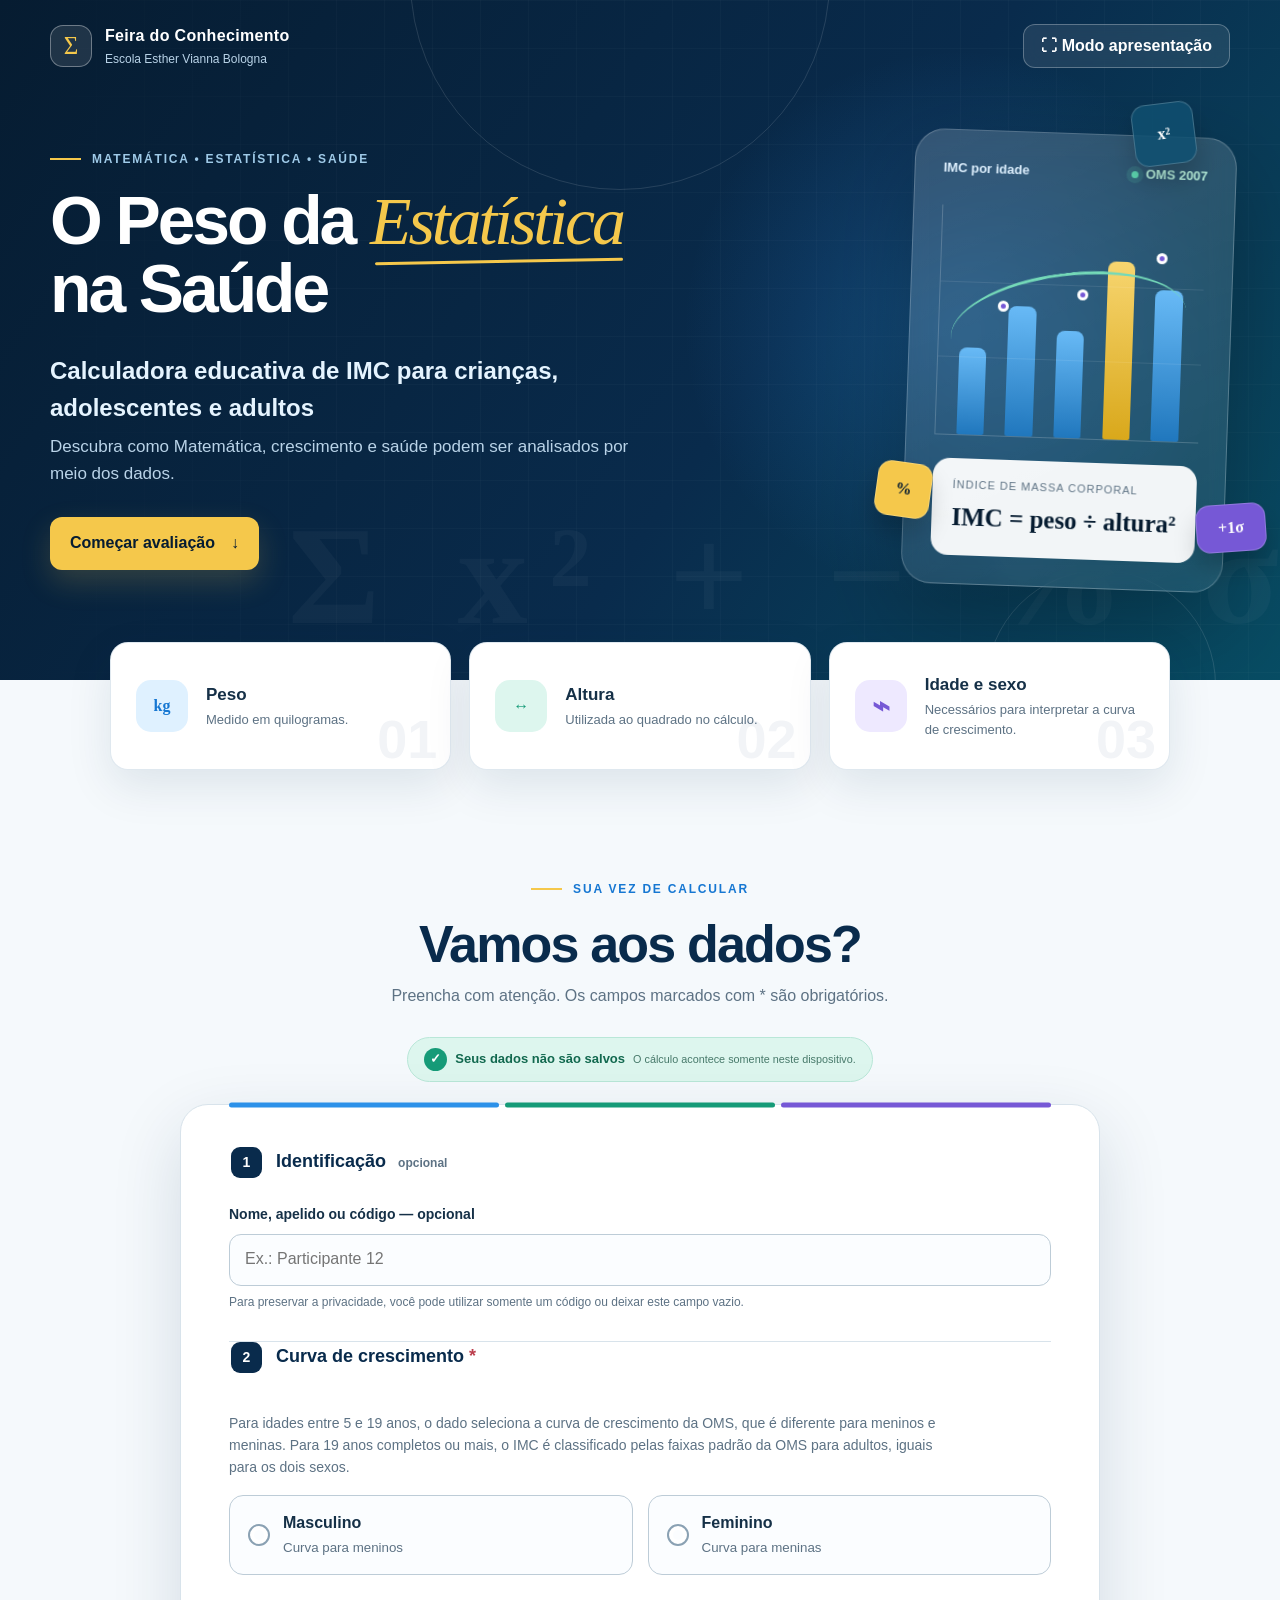
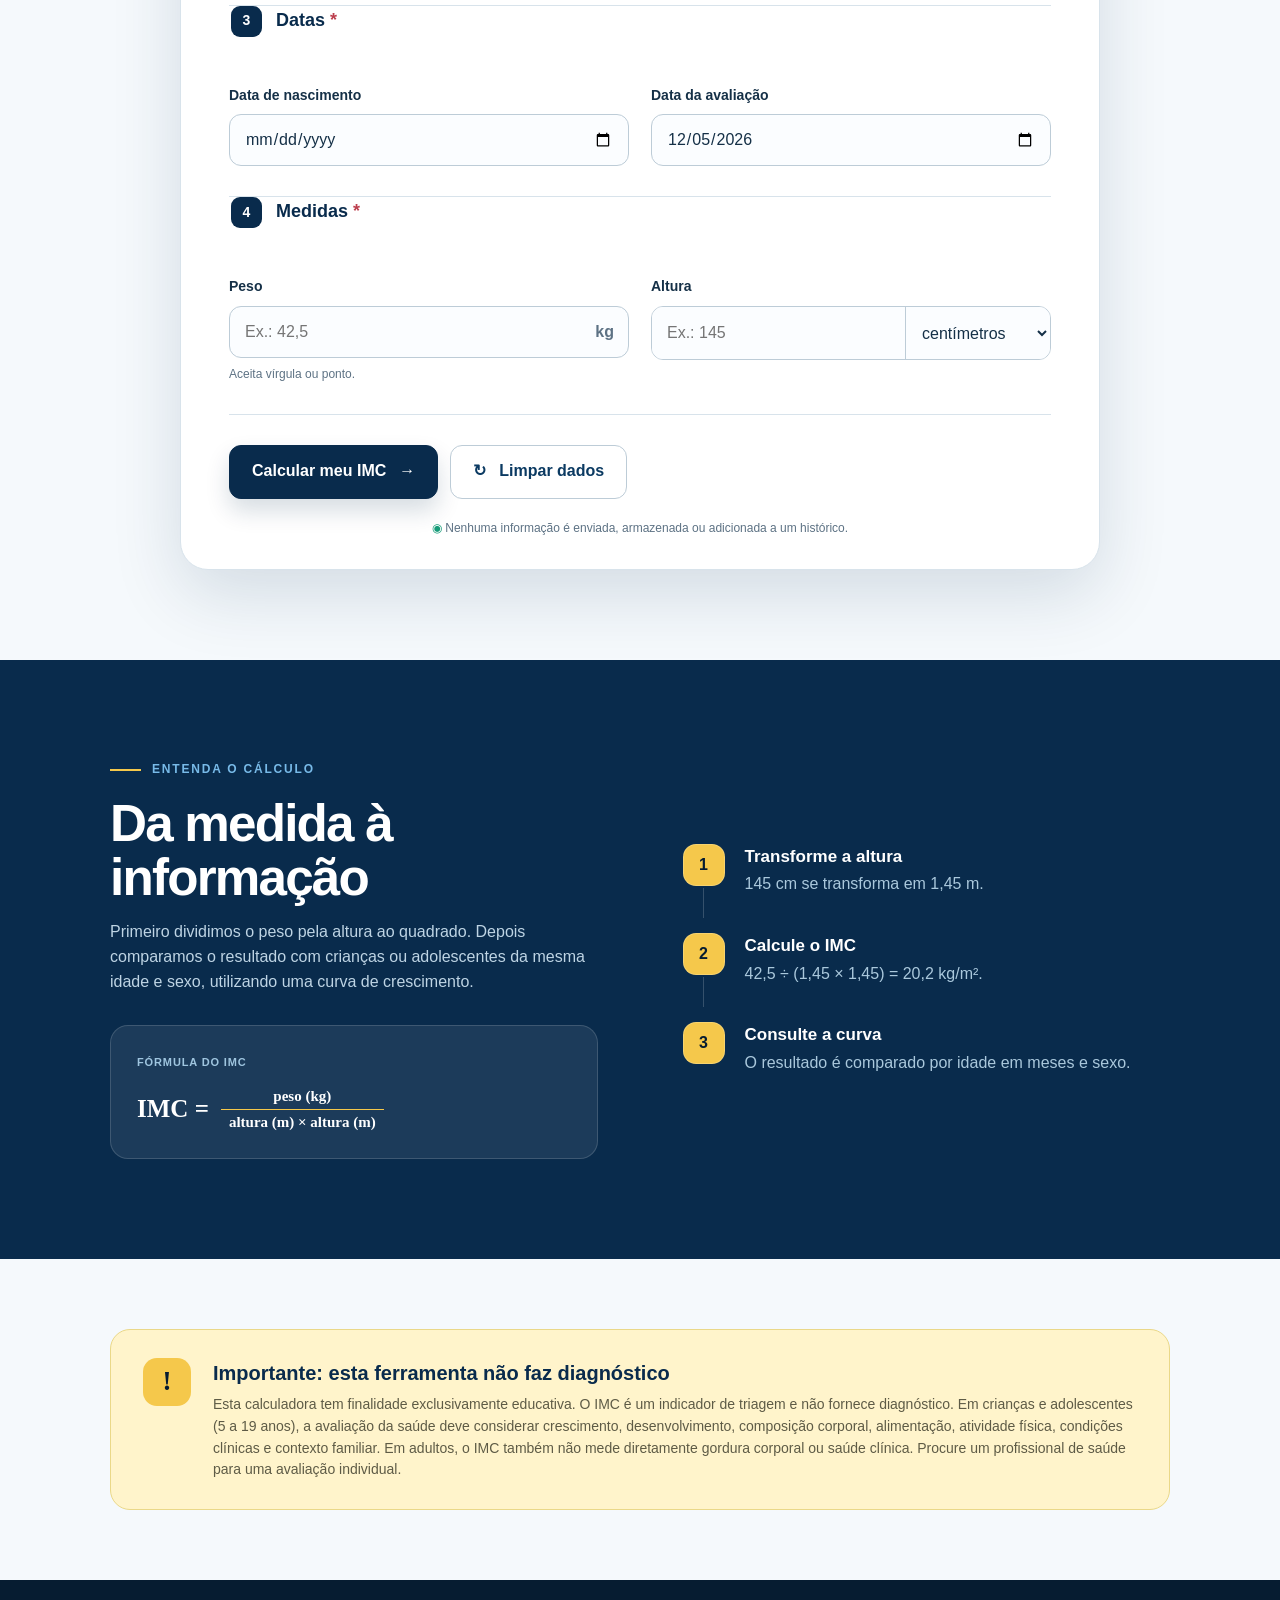
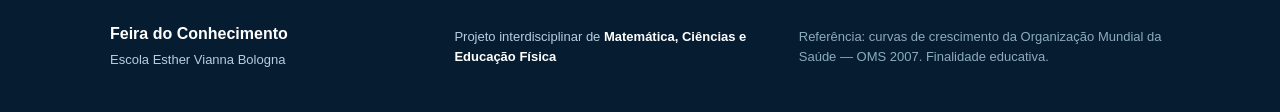
==== commit 03ec45a8: "Adiciona cálculo de IMC para adultos e favicon da escola Idades acima de 19 anos (229+ meses) agora " ====
--- a/index-unico.html
+++ b/index-unico.html
@@ -4,8 +4,9 @@
   <meta charset="utf-8">
   <meta name="viewport" content="width=device-width, initial-scale=1">
   <meta name="theme-color" content="#092b4c">
-  <meta name="description" content="Calculadora educativa de IMC por idade e sexo para crianças e adolescentes, baseada nas curvas da OMS.">
+  <meta name="description" content="Calculadora educativa de IMC para crianças, adolescentes e adultos: curvas por idade e sexo da OMS até 19 anos e faixas padrão da OMS para adultos.">
   <title>O Peso da Estatística na Saúde — versão offline</title>
+  <link rel="icon" type="image/png" href="[data-uri]">
   <style>
 :root {
   --navy-950: #061c31;
@@ -166,7 +167,11 @@
 .result-heading { padding: 0 0 30px; display: flex; align-items: center; justify-content: space-between; gap: 30px; border-bottom: 1px solid var(--line); }
 .result-eyebrow { margin-bottom: 10px; color: var(--green-600); }
 .result-heading h2 { margin: 0; color: var(--navy-900); font-size: 38px; line-height: 1; }
-.result-heading p:last-child { margin: 8px 0 0; color: var(--muted); }
+#resultName { margin: 8px 0 0; color: var(--muted); }
+.mode-badge { display: inline-flex; align-items: center; margin: 10px 0 0; padding: 6px 14px; border-radius: 99px; font-size: 12px; font-weight: 800; letter-spacing: .01em; width: fit-content; }
+.mode-badge:empty { display: none; }
+.mode-badge.mode-child { color: var(--green-600); background: var(--green-100); }
+.mode-badge.mode-adult { color: var(--blue-600); background: var(--blue-100); }
 .result-bmi { min-width: 185px; padding: 17px 20px; border-radius: 18px; text-align: right; color: var(--white); background: linear-gradient(135deg, var(--blue-600), var(--navy-800)); }
 .result-bmi small, .result-bmi strong { display: block; }
 .result-bmi small { color: #cfe9fa; font-size: 12px; }
@@ -326,7 +331,7 @@
         <div class="hero-copy">
           <p class="eyebrow"><span></span> Matemática • Estatística • Saúde</p>
           <h1 id="hero-title">O Peso da <em>Estatística</em> na Saúde</h1>
-          <p class="hero-subtitle">Calculadora educativa de IMC para crianças e adolescentes</p>
+          <p class="hero-subtitle">Calculadora educativa de IMC para crianças, adolescentes e adultos</p>
           <p class="hero-description">Descubra como Matemática, crescimento e saúde podem ser analisados por meio dos dados.</p>
           <a class="hero-cta" href="#calculadora">Começar avaliação <span aria-hidden="true">↓</span></a>
         </div>
@@ -392,7 +397,7 @@
 
         <fieldset class="form-block">
           <legend><span>2</span> Curva de crescimento <abbr title="campo obrigatório">*</abbr></legend>
-          <p class="fieldset-explanation">O dado é usado exclusivamente para selecionar a curva antropométrica correspondente. As curvas da OMS são diferentes para meninos e meninas.</p>
+          <p class="fieldset-explanation">Para idades entre 5 e 19 anos, o dado seleciona a curva de crescimento da OMS, que é diferente para meninos e meninas. Para 19 anos completos ou mais, o IMC é classificado pelas faixas padrão da OMS para adultos, iguais para os dois sexos.</p>
           <div class="sex-options" id="sexGroup">
             <label class="choice-card"><input type="radio" name="sex" value="male"><span class="choice-dot"></span><span><strong>Masculino</strong><small>Curva para meninos</small></span></label>
             <label class="choice-card"><input type="radio" name="sex" value="female"><span class="choice-dot"></span><span><strong>Feminino</strong><small>Curva para meninas</small></span></label>
@@ -450,7 +455,7 @@
     <section class="result-section" id="resultado" aria-labelledby="result-title" aria-live="polite" hidden>
       <div class="result-card" id="resultCard">
         <div class="result-heading">
-          <div><p class="eyebrow result-eyebrow"><span></span> Análise concluída</p><h2 id="result-title">Seu resultado</h2><p id="resultName"></p></div>
+          <div><p class="eyebrow result-eyebrow"><span></span> Análise concluída</p><h2 id="result-title">Seu resultado</h2><p id="resultName"></p><p class="mode-badge" id="resultModeBadge"></p></div>
           <div class="result-bmi"><small>IMC calculado</small><strong id="resultBmi">—</strong><span>kg/m²</span></div>
         </div>
 
@@ -458,15 +463,15 @@
           <div><span>Idade</span><strong id="resultAge">—</strong><small id="resultMonths">—</small></div>
           <div><span>Peso</span><strong id="resultWeight">—</strong></div>
           <div><span>Altura</span><strong id="resultHeight">—</strong></div>
-          <div><span>Escore-z</span><strong id="resultZ">—</strong><small>IMC por idade</small></div>
+          <div id="resultZRow"><span>Escore-z</span><strong id="resultZ">—</strong><small>IMC por idade</small></div>
         </div>
 
         <div class="classification-panel">
           <div class="classification-icon" aria-hidden="true">◎</div>
-          <div><small>Classificação na curva de crescimento</small><h3 id="resultClassification">—</h3><p id="resultMessage">—</p></div>
+          <div><small id="classificationContextLabel">Classificação na curva de crescimento</small><h3 id="resultClassification">—</h3><p id="resultMessage">—</p></div>
         </div>
 
-        <div class="z-chart" aria-labelledby="chart-title">
+        <div class="z-chart" id="zChartSection" aria-labelledby="chart-title">
           <div class="chart-heading"><div><h3 id="chart-title">Onde o resultado aparece na curva</h3><p>Representação educativa do escore-z calculado.</p></div><span id="chartZBadge">z = —</span></div>
           <div class="z-scale-scroll" tabindex="0" aria-label="Régua horizontal de classificação por escore-z">
             <div class="z-scale" id="zScale">
@@ -510,7 +515,7 @@
     </section>
 
     <section class="notice-section" aria-label="Aviso educativo importante">
-      <div class="notice-card"><span class="notice-icon" aria-hidden="true">!</span><div><h2>Importante: esta ferramenta não faz diagnóstico</h2><p>Esta calculadora tem finalidade exclusivamente educativa. O IMC é um indicador de triagem e não fornece diagnóstico. A avaliação da saúde de crianças e adolescentes deve considerar crescimento, desenvolvimento, composição corporal, alimentação, atividade física, condições clínicas e contexto familiar. Procure um profissional de saúde para uma avaliação individual.</p></div></div>
+      <div class="notice-card"><span class="notice-icon" aria-hidden="true">!</span><div><h2>Importante: esta ferramenta não faz diagnóstico</h2><p>Esta calculadora tem finalidade exclusivamente educativa. O IMC é um indicador de triagem e não fornece diagnóstico. Em crianças e adolescentes (5 a 19 anos), a avaliação da saúde deve considerar crescimento, desenvolvimento, composição corporal, alimentação, atividade física, condições clínicas e contexto familiar. Em adultos, o IMC também não mede diretamente gordura corporal ou saúde clínica. Procure um profissional de saúde para uma avaliação individual.</p></div></div>
     </section>
   </main>
 
@@ -547,6 +552,7 @@
   const MS_PER_DAY = 86_400_000;
   const MIN_MONTH = 60;
   const MAX_MONTH = 228;
+  const MAX_PLAUSIBLE_MONTH = 1560; // 130 anos — checagem de plausibilidade, não um limite normativo
 
   const CLASSIFICATIONS = {
     severeThin: {
@@ -575,6 +581,35 @@
     }
   };
 
+  // Faixas de IMC para adultos (19 anos completos ou mais) — classificação padrão da OMS,
+  // única para os dois sexos e sem uso de escore-z (que se aplica apenas a crianças e adolescentes).
+  const ADULT_CLASSIFICATIONS = {
+    underweight: {
+      label: "Abaixo do peso",
+      message: "O IMC ficou abaixo da faixa considerada adequada para adultos. Uma única medição não estabelece diagnóstico; é recomendável conversar com um profissional de saúde."
+    },
+    normal: {
+      label: "Peso adequado",
+      message: "O IMC está dentro da faixa considerada adequada para adultos. Continue valorizando alimentação variada, atividade física e sono adequado."
+    },
+    overweight: {
+      label: "Sobrepeso",
+      message: "O IMC ficou acima da faixa considerada adequada para adultos. Isso não representa um diagnóstico isolado; a avaliação completa deve considerar alimentação, atividade física e acompanhamento profissional."
+    },
+    obesityI: {
+      label: "Obesidade grau I",
+      message: "O IMC ficou na faixa de obesidade grau I para adultos. Recomenda-se buscar orientação profissional para uma avaliação completa e individualizada."
+    },
+    obesityII: {
+      label: "Obesidade grau II",
+      message: "O IMC ficou na faixa de obesidade grau II para adultos. É importante procurar avaliação profissional para uma análise completa e individualizada."
+    },
+    obesityIII: {
+      label: "Obesidade grau III",
+      message: "O IMC ficou na faixa de obesidade grau III para adultos. É importante procurar avaliação profissional para uma análise completa e individualizada."
+    }
+  };
+
   function parseDate(value) {
     if (!/^\d{4}-\d{2}-\d{2}$/.test(value || "")) return null;
     const [year, month, day] = value.split("-").map(Number);
@@ -664,6 +699,19 @@
     return { key: "severeObesity", ...CLASSIFICATIONS.severeObesity };
   }
 
+  function isAdultAge(totalMonths) {
+    return totalMonths > MAX_MONTH;
+  }
+
+  function classifyAdultBmi(bmi) {
+    if (bmi < 18.5) return { key: "underweight", ...ADULT_CLASSIFICATIONS.underweight };
+    if (bmi < 25) return { key: "normal", ...ADULT_CLASSIFICATIONS.normal };
+    if (bmi < 30) return { key: "overweight", ...ADULT_CLASSIFICATIONS.overweight };
+    if (bmi < 35) return { key: "obesityI", ...ADULT_CLASSIFICATIONS.obesityI };
+    if (bmi < 40) return { key: "obesityII", ...ADULT_CLASSIFICATIONS.obesityII };
+    return { key: "obesityIII", ...ADULT_CLASSIFICATIONS.obesityIII };
+  }
+
   function formatNumber(value, decimals) {
     return new Intl.NumberFormat("pt-BR", {
       minimumFractionDigits: decimals,
@@ -699,8 +747,10 @@
         errors.birthDate = "A data de nascimento não pode ser posterior à data da avaliação.";
       } else {
         age = calculateAge(birth, assessment);
-        if (age.totalMonths < MIN_MONTH || age.totalMonths > MAX_MONTH) {
-          errors.birthDate = "Esta calculadora foi desenvolvida para pessoas de 5 a 19 anos (até o 228º mês).";
+        if (age.totalMonths < MIN_MONTH) {
+          errors.birthDate = `Esta calculadora exige idade mínima de 5 anos completos (${MIN_MONTH} meses).`;
+        } else if (age.totalMonths > MAX_PLAUSIBLE_MONTH) {
+          errors.birthDate = "Confira a data de nascimento informada.";
         }
       }
     }
@@ -725,6 +775,7 @@
   const api = {
     MIN_MONTH,
     MAX_MONTH,
+    MAX_PLAUSIBLE_MONTH,
     parseDate,
     calculateAge,
     parseBrazilianNumber,
@@ -734,6 +785,8 @@
     calculateWhoZScore,
     getLms,
     classifyZ,
+    isAdultAge,
+    classifyAdultBmi,
     validate,
     formatAge,
     formatZ
@@ -797,50 +850,91 @@
     return ((clamped + 4) / 8) * 100;
   }
 
-  function updateClassificationStyle(key) {
+  const CHILD_STYLES = {
+    severeThin: ["#e7eef4", "#375f7a"],
+    thin: ["#dff1ff", "#176da9"],
+    adequate: ["#ddf6ee", "#169b78"],
+    overweight: ["#fff4cb", "#a77a00"],
+    obesity: ["#ffead6", "#bf671f"],
+    severeObesity: ["#fde1e5", "#b53f50"]
+  };
+
+  const ADULT_STYLES = {
+    underweight: ["#dff1ff", "#176da9"],
+    normal: ["#ddf6ee", "#169b78"],
+    overweight: ["#fff4cb", "#a77a00"],
+    obesityI: ["#ffead6", "#bf671f"],
+    obesityII: ["#ffdcc2", "#a5501a"],
+    obesityIII: ["#fde1e5", "#b53f50"]
+  };
+
+  function updateClassificationStyle(key, adult) {
     const panel = document.querySelector(".classification-panel");
-    const styles = {
-      severeThin: ["#e7eef4", "#375f7a"],
-      thin: ["#dff1ff", "#176da9"],
-      adequate: ["#ddf6ee", "#169b78"],
-      overweight: ["#fff4cb", "#a77a00"],
-      obesity: ["#ffead6", "#bf671f"],
-      severeObesity: ["#fde1e5", "#b53f50"]
-    };
-    const [background, accent] = styles[key];
+    const [background, accent] = (adult ? ADULT_STYLES : CHILD_STYLES)[key];
     panel.style.background = background;
     panel.style.borderColor = accent;
     panel.querySelector(".classification-icon").style.background = accent;
     panel.querySelector("h3").style.color = accent;
   }
 
-  function renderResult(values, computed) {
-    const lms = getLms(values.sex, computed.age.totalMonths);
-    if (!lms) {
-      showErrors({ birthDate: "Não foi possível localizar a idade na referência da OMS." });
-      return;
-    }
-
-    const z = calculateWhoZScore(computed.bmi, lms.l, lms.m, lms.s);
-    const classification = classifyZ(z);
+  function fillCommonResultFields(values, computed) {
     const safeName = values.name;
-
     document.getElementById("resultName").textContent = safeName ? `Avaliação de ${safeName}` : "Avaliação sem identificação";
     document.getElementById("resultBmi").textContent = formatNumber(computed.bmi, 1);
     document.getElementById("resultAge").textContent = formatAge(computed.age);
     document.getElementById("resultMonths").textContent = `${computed.age.totalMonths} meses completos`;
     document.getElementById("resultWeight").textContent = `${formatNumber(computed.weight, 1)} kg`;
     document.getElementById("resultHeight").textContent = `${formatNumber(computed.heightMeters, 2)} m`;
+  }
+
+  function renderChildResult(values, computed) {
+    const lms = getLms(values.sex, computed.age.totalMonths);
+    if (!lms) {
+      showErrors({ birthDate: "Não foi possível localizar a idade na referência da OMS." });
+      return;
+    }
+
+    const z = calculateWhoZScore(computed.bmi, lms.l, lms.m, lms.s);
+    const classification = classifyZ(z);
+
+    fillCommonResultFields(values, computed);
+    document.getElementById("resultModeBadge").textContent = "Avaliação infantil/adolescente — curva da OMS por idade e sexo";
+    document.getElementById("resultModeBadge").className = "mode-badge mode-child";
+    document.getElementById("resultZRow").hidden = false;
     document.getElementById("resultZ").textContent = formatZ(z);
+    document.getElementById("classificationContextLabel").textContent = "Classificação na curva de crescimento";
     document.getElementById("resultClassification").textContent = classification.label;
     document.getElementById("resultMessage").textContent = classification.message;
+    document.getElementById("zChartSection").hidden = false;
     document.getElementById("chartZBadge").textContent = `z = ${formatZ(z)}`;
     document.getElementById("zMarker").style.left = `${markerPosition(z)}%`;
     document.getElementById("markerLabel").textContent = `Resultado: ${formatZ(z)}`;
-    updateClassificationStyle(classification.key);
+    updateClassificationStyle(classification.key, false);
 
     resultSection.hidden = false;
     requestAnimationFrame(() => resultSection.scrollIntoView({ behavior: "smooth", block: "start" }));
+  }
+
+  function renderAdultResult(values, computed) {
+    const classification = classifyAdultBmi(computed.bmi);
+
+    fillCommonResultFields(values, computed);
+    document.getElementById("resultModeBadge").textContent = "Avaliação adulta (19 anos completos ou mais) — faixas de IMC da OMS, sem escore-z";
+    document.getElementById("resultModeBadge").className = "mode-badge mode-adult";
+    document.getElementById("resultZRow").hidden = true;
+    document.getElementById("classificationContextLabel").textContent = "Classificação por IMC — faixas padrão da OMS para adultos";
+    document.getElementById("resultClassification").textContent = classification.label;
+    document.getElementById("resultMessage").textContent = classification.message;
+    document.getElementById("zChartSection").hidden = true;
+    updateClassificationStyle(classification.key, true);
+
+    resultSection.hidden = false;
+    requestAnimationFrame(() => resultSection.scrollIntoView({ behavior: "smooth", block: "start" }));
+  }
+
+  function renderResult(values, computed) {
+    if (isAdultAge(computed.age.totalMonths)) renderAdultResult(values, computed);
+    else renderChildResult(values, computed);
   }
 
   function resetAll(focusForm) {
@@ -902,7 +996,6 @@
     }
   });
 })(typeof globalThis !== "undefined" ? globalThis : this);
-
-  </script>
+</script>
 </body>
 </html>
